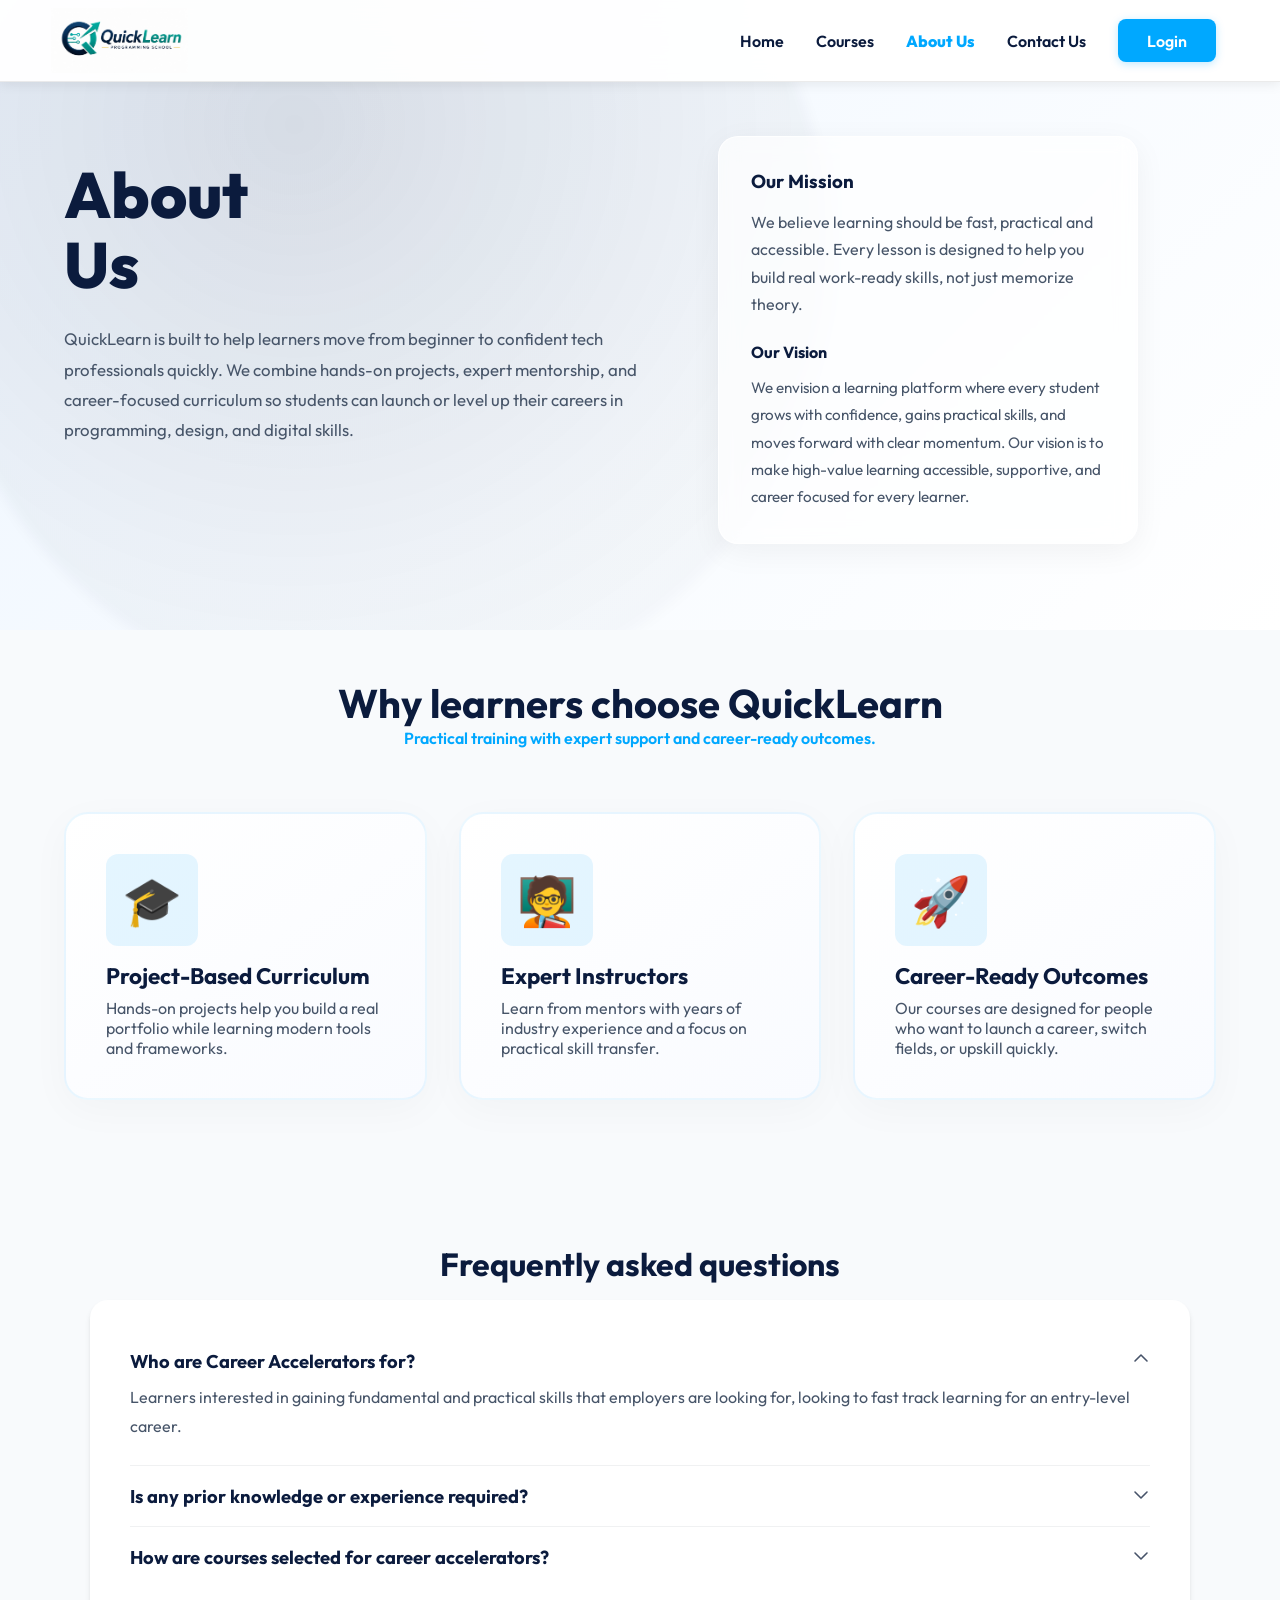
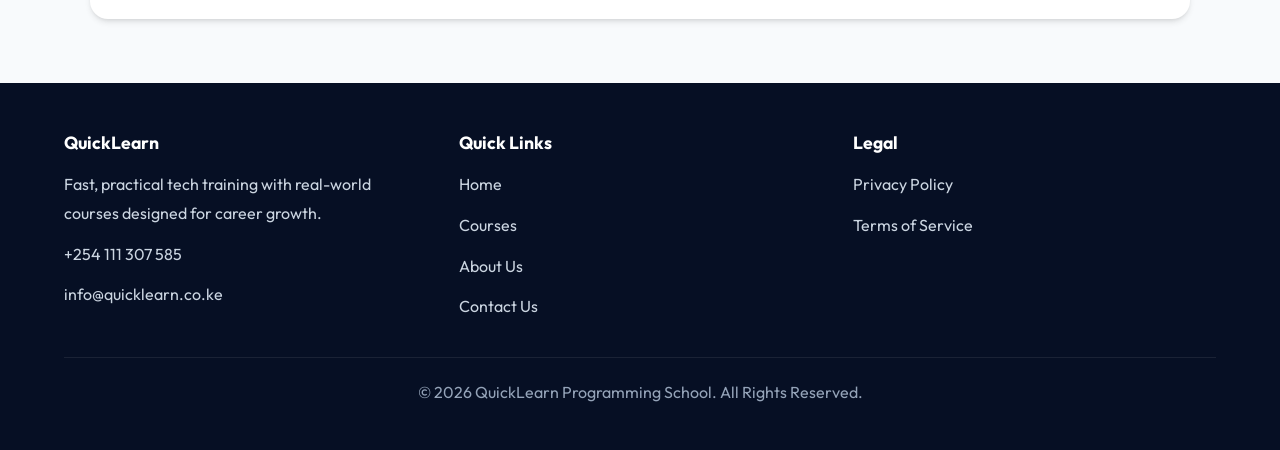
==== static/about.html @ b5767919 "Fix learners count and lessons sync with tutors" ====
<!DOCTYPE html>
<html lang="en">
<head>
    <meta charset="UTF-8">
    <meta name="viewport" content="width=device-width, initial-scale=1.0">
    <title>About Us | QuickLearn Programming School</title>
    <link rel="preconnect" href="https://fonts.googleapis.com">
    <link rel="preconnect" href="https://fonts.gstatic.com" crossorigin>
    <link href="https://fonts.googleapis.com/css2?family=Outfit:wght@300;400;600;800&display=swap" rel="stylesheet">
    <link rel="stylesheet" href="https://cdnjs.cloudflare.com/ajax/libs/font-awesome/6.0.0/css/all.min.css">
    <link rel="stylesheet" href="/static/css/style.css">
</head>
<body class="about-page">
    <nav class="navbar">
        <a href="/" class="logo-image">
            <img src="/static/images/logo.jpeg" alt="QuickLearn Logo">
        </a>
        <div class="nav-links" id="dynamic-nav">
            <a href="/">Home</a>
            <a href="/courses">Courses</a>
            <a href="/about" class="active">About Us</a>
            <a href="/contact">Contact Us</a>
            <a href="/login" class="btn-auth-nav">Login</a>
        </div>
    </nav>

    <section class="hero" style="min-height: 70vh; padding: 1.5rem 5% 4rem; background: linear-gradient(135deg, #eef6ff 0%, #ffffff 100%);">
        <div class="hero-content" style="max-width: 600px; margin-top: -2.7rem;">
            <h1>About<br>Us</h1>
            <p style="font-size: 1.05rem; color: var(--text-muted); margin-top: 1.2rem; line-height: 1.8;">
                QuickLearn is built to help learners move from beginner to confident tech professionals quickly.
                We combine hands-on projects, expert mentorship, and career-focused curriculum so students can
                launch or level up their careers in programming, design, and digital skills.
            </p>
        </div>
        <div class="hero-image" style="justify-content: center;">
            <div class="glass-card" style="max-width: 420px;">
                <h3 style="color: var(--primary-dark); margin-bottom: 1rem;">Our Mission</h3>
                <p style="color: var(--text-muted); line-height: 1.7;">
                    We believe learning should be fast, practical and accessible. Every lesson is designed to help
                    you build real work-ready skills, not just memorize theory.
                </p>
                <div style="margin-top: 1.5rem; padding: 0; background: transparent;">
                    <h4 style="margin-bottom: 0.75rem; color: var(--primary-dark);">Our Vision</h4>
                    <p style="color: var(--text-muted); line-height: 1.8; font-size: 0.95rem;">
                        We envision a learning platform where every student grows with confidence, gains practical skills,
                        and moves forward with clear momentum. Our vision is to make high-value learning accessible,
                        supportive, and career focused for every learner.
                    </p>
                </div>
            </div>
        </div>
    </section>

    <section class="services-section" style="padding-top: 3rem; background: var(--bg-light);">
        <div class="section-header">
            <h2>Why learners choose QuickLearn</h2>
            <p>Practical training with expert support and career-ready outcomes.</p>
        </div>
        <div class="services-grid">
            <div class="service-card">
                <div class="icon">🎓</div>
                <h3>Project-Based Curriculum</h3>
                <p>Hands-on projects help you build a real portfolio while learning modern tools and frameworks.</p>
            </div>
            <div class="service-card">
                <div class="icon">🧑‍🏫</div>
                <h3>Expert Instructors</h3>
                <p>Learn from mentors with years of industry experience and a focus on practical skill transfer.</p>
            </div>
            <div class="service-card">
                <div class="icon">🚀</div>
                <h3>Career-Ready Outcomes</h3>
                <p>Our courses are designed for people who want to launch a career, switch fields, or upskill quickly.</p>
            </div>
        </div>
    </section>

    <section class="faq-section">
        <div style="text-align:center; margin-bottom: 1rem;">
            <h2 style="font-size: 2rem; margin: 0; color: var(--primary-dark);">Frequently asked questions</h2>
        </div>
        <div class="faq-card">
            <details open>
                <summary>Who are Career Accelerators for?</summary>
                <p>Learners interested in gaining fundamental and practical skills that employers are looking for, looking to fast track learning for an entry-level career.</p>
            </details>
            <details>
                <summary>Is any prior knowledge or experience required?</summary>
                <p>No prior knowledge is required. The program is designed to be accessible to learners of all backgrounds, regardless of previous experience.</p>
            </details>
            <details>
                <summary>How are courses selected for career accelerators?</summary>
                <p>Courses are chosen based on industry demand, employer feedback, and real-world project outcomes to ensure graduates have practical, job-ready skills.</p>
            </details>
        </div>
    </section>

    <footer>
        <div class="footer-grid">
            <div class="footer-brand">
                <h3>QuickLearn</h3>
                <p>Fast, practical tech training with real-world courses designed for career growth.</p>
                <a href="tel:+254111307585">+254 111 307 585</a>
                <a href="mailto:info@quicklearn.co.ke">info@quicklearn.co.ke</a>
            </div>
            <div class="footer-links">
                <h4>Quick Links</h4>
                <a href="/">Home</a>
                <a href="/courses">Courses</a>
                <a href="/about">About Us</a>
                <a href="/contact">Contact Us</a>
            </div>
            <div class="footer-links">
                <h4>Legal</h4>
                <a href="/privacy">Privacy Policy</a>
                <a href="/terms">Terms of Service</a>
            </div>
        </div>
        <div class="footer-bottom">
            <p>&copy; 2026 QuickLearn Programming School. All Rights Reserved.</p>
        </div>
    </footer>

    <script src="/static/js/main.js"></script>
</body>
</html>
---- static/css/style.css ----
:root {
     --primary-dark: #0B1B3D;
    --primary-light: #00A8FF;
    --primary-accent: #6366f1;
    --accent: #FF7A00;
    --success: #22c55e;
    --white: #FFFFFF;
    --bg-light: #F8FAFC;
    --bg-card: #FFFFFF;
    --text-main: #0B1B3D;
    --text-muted: #475569;
    --glass-bg: rgba(255, 255, 255, 0.7);
    --glass-border: rgba(255, 255, 255, 0.4);
    --shadow-sm: 0 1px 2px 0 rgb(0 0 0 / 0.05);
    --shadow-md: 0 4px 6px -1px rgb(0 0 0 / 0.1), 0 2px 4px -2px rgb(0 0 0 / 0.1);
    --shadow-lg: 0 10px 15px -3px rgb(0 0 0 / 0.1), 0 4px 6px -4px rgb(0 0 0 / 0.1);
    --shadow-xl: 0 20px 25px -5px rgb(0 0 0 / 0.1), 0 8px 10px -6px rgb(0 0 0 / 0.1);
}

* {
    margin: 0;
    padding: 0;
    box-sizing: border-box;
    font-family: 'Outfit', sans-serif;
    scroll-behavior: smooth;
}

html {
    /* keep the overscroll area dark to match the footer */
    background-color: #060f24;
    height: 100%;
}

body {
    background-color: var(--bg-light);
    color: var(--text-main);
    overflow-x: hidden;
    padding-top: 90px; /* ensure content sits below fixed navbar */
    min-height: 100vh;
    animation: fadeIn 1s ease-out;
}

/* Page-specific overrides to extend gradient/hero backgrounds to the top (removing seams) */
body.home-page,
body.about-page,
body.contact-page {
    padding-top: 0;
}

body.home-page .hero {
    padding-top: calc(90px + 6rem);
}

body.about-page .hero,
body.contact-page .hero {
    padding-top: calc(90px + 1.5rem) !important;
}

@keyframes fadeIn {
    from { opacity: 0; }
    to { opacity: 1; }
}

@keyframes float {
    0% { transform: translateY(0px) rotate(2deg); }
    50% { transform: translateY(-15px) rotate(3deg); }
    100% { transform: translateY(0px) rotate(2deg); }
}

html {
    scroll-padding-top: 90px;
}

/* Navbar */
.navbar {
    display: flex;
    justify-content: space-between;
    align-items: center;
    padding: 0.5rem 5% 0.5rem 4%;
    min-height: 65px;
    background: rgba(255, 255, 255, 0.95);
    backdrop-filter: blur(15px);
    -webkit-backdrop-filter: blur(15px);
    border-bottom: 1px solid rgba(0, 0, 0, 0.08);
    box-shadow: 0 2px 12px rgba(0, 0, 0, 0.08);
    position: fixed;
    width: 100%;
    top: 0;
    z-index: 1000;
    transition: all 0.3s ease;
    box-sizing: border-box;
}

.logo {
    font-size: 1.4rem;
    font-weight: 800;
    color: var(--primary-dark);
    white-space: nowrap;
    flex-shrink: 0;
    transition: all 0.3s ease;
}

.logo span {
    color: var(--primary-light);
}

.logo-image {
    display: flex;
    align-items: center;
    justify-content: flex-start;
    height: 65px;
    min-width: 340px;
    overflow: hidden;
}

.logo-image img {
    display: block;
    width: auto;
    max-width: 100%;
    height: auto;
    max-height: 55px;
    object-fit: contain;
    transform: scale(2.5);
    transform-origin: center left;
    mix-blend-mode: multiply;
}

.nav-links {
    display: flex;
    align-items: center;
    gap: 2rem;
    flex-wrap: nowrap;
    width: auto;
    margin-left: auto;
}

.nav-links a {
    text-decoration: none;
    color: var(--primary-dark);
    font-weight: 600;
    transition: all 0.3s ease;
    white-space: nowrap;
    font-size: 1rem;
}

.nav-links a:hover {
    color: var(--primary-light);
}

/* Keep link text consistent and highlight active link without hiding/changing text */
.nav-links a:visited {
    color: inherit;
}
.nav-links a:focus {
    outline: none;
}
.nav-links a.active,
.nav-links a[aria-current="page"] {
    color: var(--primary-light);
    font-weight: 800;
}

/* Ensure the auth button stays styled when active */
.nav-links a.btn-auth-nav.active {
    background: var(--primary-light);
    color: white !important;
}

.btn-auth-nav {
    background: var(--primary-light);
    color: white !important;
    padding: 0.7rem 1.8rem;
    border-radius: 8px;
    box-shadow: 0 2px 8px rgba(0, 168, 255, 0.25);
    font-weight: 700;
    white-space: nowrap;
    flex-shrink: 0;
}

.btn-auth-nav:hover {
    background: var(--primary-dark);
    transform: translateY(-2px);
    box-shadow: 0 6px 15px rgba(0, 168, 255, 0.3);
}

.btn-whatsapp-nav {
    background: #25D366;
    color: white !important;
    padding: 0.6rem 1.2rem;
    border-radius: 50px;
}

.btn-whatsapp-nav:hover {
    background: #128C7E;
    color: white !important;
    box-shadow: 0 4px 10px rgba(37, 211, 102, 0.3);
}

/* New Premium Course Cards */
.container {
    max-width: 1200px;
    margin: 0 auto;
    padding: 0 4%;
}

.courses-page {
    padding: 30px 0 3.5rem;
}

.courses-header {
    margin-bottom: 1.4rem;
    max-width: 720px;
}

.courses-header h1 {
    font-size: clamp(2rem, 4vw, 2.8rem);
    margin-bottom: 0.65rem;
    font-weight: 800;
    line-height: 1.05;
}

.courses-header p {
    color: var(--text-muted);
    font-size: 1rem;
    margin: 0;
    max-width: 640px;
}

.course-grid {
    display: grid;
    grid-template-columns: repeat(auto-fill, minmax(260px, 1fr));
    gap: 1rem 1.4rem;
    row-gap: 1.6rem;
    padding: 0.75rem 0 1.75rem 0;
}

.loading-state {
    text-align: center;
    grid-column: 1 / -1;
    padding: 2rem 1rem;
    color: var(--text-muted);
}

.loading-state i {
    font-size: 1.85rem;
    color: var(--primary-light);
}

.udemy-card {
    background: linear-gradient(180deg, rgba(255,255,255,0.96), rgba(245,247,250,0.96));
    border-radius: 20px;
    overflow: hidden;
    transition: transform 0.3s ease, box-shadow 0.3s ease, border-color 0.3s ease;
    border: 1px solid rgba(148, 163, 184, 0.22);
    box-shadow: 0 12px 32px rgba(15, 23, 42, 0.10);
    cursor: pointer;
    display: flex;
    flex-direction: column;
    min-height: 340px;
    position: relative;
}

.udemy-card:hover {
    transform: translateY(-4px);
    box-shadow: 0 18px 40px rgba(15, 23, 42, 0.14);
    border-color: rgba(99, 102, 241, 0.35);
}

.card-img-wrapper {
    width: 100%;
    height: 160px;
    margin-bottom: 0;
    position: relative;
}

.card-img-wrapper::after {
    content: '';
    position: absolute;
    inset: 0;
    background: linear-gradient(180deg, rgba(15, 23, 42, 0.03), rgba(15, 23, 42, 0.18));
    pointer-events: none;
}

.card-img {
    width: 100%;
    height: 100%;
    object-fit: cover;
    display: block;
}

.card-content {
    padding: 0.9rem 1rem 0.55rem;
    flex: 1;
    display: flex;
    flex-direction: column;
}

.card-title {
    font-size: 1.05rem;
    font-weight: 800;
    color: #0f172a;
    margin-bottom: 0.55rem;
    line-height: 1.25;
}

.card-tags {
    display: flex;
    flex-wrap: wrap;
    gap: 0.5rem;
    margin-bottom: 1rem;
}

.tag {
    padding: 0.32rem 0.65rem;
    border-radius: 999px;
    font-size: 0.73rem;
    font-weight: 700;
    color: #334155;
    background: #f8fafc;
    border: 1px solid rgba(148, 163, 184, 0.18);
    display: inline-flex;
    align-items: center;
    gap: 0.22rem;
}

.tag.rating {
    color: #92400e;
    background: rgba(253, 230, 138, 0.35);
    border-color: rgba(245, 158, 11, 0.25);
}

.tag i {
    font-size: 0.72rem;
    color: #d97706;
}

.card-footer {
    padding: 0 1rem 0.85rem;
    display: flex;
    align-items: center;
    justify-content: space-between;
    gap: 0.75rem;
    margin-top: auto;
}

.price-tag {
    font-size: 1rem;
    font-weight: 800;
    color: #111827;
}

.btn-enroll-premium {
    background: linear-gradient(135deg, var(--primary-dark), var(--primary-light));
    color: white;
    padding: 0.55rem 0.95rem;
    border-radius: 999px;
    font-weight: 800;
    border: none;
    transition: transform 0.25s ease, box-shadow 0.25s ease, background 0.25s ease;
    cursor: pointer;
    font-size: 0.82rem;
    white-space: nowrap;
}

.btn-enroll-premium:hover {
    transform: translateY(-1px);
    box-shadow: 0 12px 24px rgba(0, 168, 255, 0.18);
    background: linear-gradient(135deg, #0b172f, #00a8ff);
}

.btn-enrolled-premium {
    background: #e2e8f0;
    color: #0f172a;
    padding: 0.55rem 0.95rem;
    border-radius: 999px;
    font-weight: 800;
    border: 1px solid rgba(148, 163, 184, 0.4);
    cursor: default;
}

.btn-enrolled-premium:hover {
    transform: none;
    box-shadow: none;
    background: #dbeafe;
}

.course-detail-modal {
    position: fixed;
    inset: 0;
    display: none;
    align-items: center;
    justify-content: center;
    background: rgba(15, 23, 42, 0.72);
    z-index: 2000;
    padding: 1.5rem;
}

.course-detail-modal.active {
    display: flex;
}

.course-detail-panel {
    width: min(980px, 100%);
    max-height: min(92vh, 860px);
    overflow-y: auto;
    background: #ffffff;
    border-radius: 28px;
    box-shadow: var(--shadow-xl);
    padding: 1.5rem;
    position: relative;
}

.course-detail-close {
    position: absolute;
    right: 1rem;
    top: 1rem;
    width: 40px;
    height: 40px;
    border: none;
    border-radius: 999px;
    background: rgba(15, 23, 42, 0.08);
    color: #0f172a;
    font-size: 1.25rem;
    cursor: pointer;
}

.course-detail-header {
    display: grid;
    grid-template-columns: 280px 1fr;
    gap: 1.5rem;
    align-items: start;
    margin-bottom: 1.5rem;
}

.course-detail-img {
    width: 100%;
    height: 100%;
    object-fit: cover;
    border-radius: 22px;
}

.course-detail-meta {
    display: flex;
    flex-direction: column;
    gap: 0.6rem;
}

.course-detail-category {
    display: inline-flex;
    padding: 0.45rem 0.85rem;
    border-radius: 999px;
    color: #475569;
    background: #f8fafc;
    border: 1px solid rgba(148, 163, 184, 0.18);
    font-weight: 700;
    width: fit-content;
}

.course-detail-title {
    font-size: clamp(1.9rem, 2.5vw, 2.4rem);
    line-height: 1.1;
    margin: 0;
}

.course-detail-instructor {
    color: var(--text-muted);
    font-weight: 600;
}

.course-detail-rating {
    color: #0f172a;
    font-weight: 800;
    display: inline-flex;
    align-items: center;
    gap: 0.45rem;
}

.course-detail-description {
    color: var(--text-muted);
    line-height: 1.8;
    margin-bottom: 1.5rem;
}

.course-detail-footer {
    display: flex;
    flex-wrap: wrap;
    justify-content: space-between;
    gap: 1rem;
    align-items: center;
}

.course-detail-price {
    font-size: 1.6rem;
    font-weight: 900;
    color: var(--primary-dark);
}

@media (max-width: 820px) {
    .course-detail-header {
        grid-template-columns: 1fr;
    }
}

/* Dashboard Styles */
.dashboard-container {
    padding-top: 30px;
    max-width: 1200px;
    margin: 0 auto;
    padding-left: 5%;
    padding-right: 5%;
}

.dashboard-header {
    display: flex;
    justify-content: space-between;
    align-items: flex-end;
    margin-bottom: 1.5rem;
}

.dashboard-header h1 {
    margin-top: 0;
}

.stats-grid {
    display: grid;
    grid-template-columns: repeat(auto-fit, minmax(200px, 1fr));
    gap: 1.5rem;
    margin-bottom: 3rem;
}

.stat-card {
    background: white;
    padding: 1.5rem;
    border-radius: 20px;
    box-shadow: var(--shadow-md);
    border: 1px solid rgba(0,0,0,0.05);
}

.stat-card h4 {
    color: var(--text-muted);
    font-size: 0.9rem;
    margin-bottom: 0.5rem;
}

.stat-card .value {
    font-size: 2rem;
    font-weight: 800;
    color: var(--primary-dark);
}

/* Hero Section */
.hero {
    display: flex;
    align-items: center;
    justify-content: space-between;
    min-height: 100vh;
    padding: 6rem 5% 2rem;
    background: linear-gradient(135deg, var(--bg-light) 0%, #E0EAF5 100%);
    position: relative;
    overflow: hidden;
}

.hero::before {
    content: '';
    position: absolute;
    top: -30%;
    left: -5%;
    width: 70vw;
    height: 70vw;
    background: radial-gradient(circle at 40% 35%, rgba(15,23,42,0.12) 0%, rgba(15,23,42,0.08) 28%, rgba(15,23,42,0.04) 56%, rgba(15,23,42,0) 100%);
    border-radius: 50%;
    opacity: 1;
    z-index: 0;
    pointer-events: none;
    filter: blur(6px);
}

.hero-content {
    flex: 1;
    z-index: 1;
    max-width: 44rem;
    overflow-wrap: break-word;
    word-break: break-word;
}

.contact-hero .hero-content {
    max-width: 42rem;
}

/* Raise the left hero content to better align with mockup */
.hero-content {
    position: relative;
    top: 0;
}

.home-hero-content {
    top: -1.5rem;
}

.hero-content h1 {
    font-size: 4rem;
    font-weight: 800;
    line-height: 1.1;
    color: var(--primary-dark);
    margin-bottom: 1.5rem;
}

.hero-content p {
    font-size: 1rem;
    line-height: 1.7;
    max-width: 42rem;
}

.highlight {
    color: var(--primary-light);
}

.hero-content p {
    font-size: 1.2rem;
    color: var(--text-muted);
    margin-bottom: 2rem;
    max-width: 650px;
}

.hero-buttons {
    display: flex;
    gap: 1rem;
}

.btn {
    display: inline-flex;
    align-items: center;
    justify-content: center;
    gap: 0.5rem;
    padding: 0.8rem 1.8rem;
    border-radius: 50px;
    font-weight: 600;
    text-decoration: none;
    transition: all 0.3s ease;
    border: none;
    cursor: pointer;
    font-size: 1rem;
    color: var(--white);
}

button,
.btn,
.btn-auth,
.btn-enroll-premium,
.btn-enrolled-premium,
.btn-whatsapp-large,
.btn-whatsapp-nav {
    color: white !important;
}

.btn-primary {
    background: var(--primary-dark);
    color: var(--white);
    box-shadow: 0 4px 15px rgba(11, 27, 61, 0.2);
}

.btn-primary:hover {
    background: var(--primary-light);
    transform: translateY(-2px);
    box-shadow: 0 6px 20px rgba(0, 168, 255, 0.3);
    color: var(--white);
}

.btn-secondary {
    background: var(--accent);
    color: var(--white);
}

.btn-secondary:hover {
    background: #e66e00;
    transform: translateY(-2px);
    box-shadow: 0 6px 20px rgba(255, 122, 0, 0.3);
    color: var(--white);
}

.hero-image {
    flex: 1;
    display: flex;
    justify-content: flex-end;
    align-items: center;
    position: relative;
    z-index: 1;
}

.glass-card {
    background: rgba(255, 255, 255, 0.7);
    backdrop-filter: blur(10px);
    -webkit-backdrop-filter: blur(10px);
    border: 1px solid rgba(255, 255, 255, 0.8);
    border-radius: 20px;
    padding: 2rem;
    box-shadow: 0 8px 32px rgba(0, 0, 0, 0.05);
}

.mockup-card {
    width: 340px;
    height: 400px;
    display: flex;
    flex-direction: column;
    justify-content: center;
    align-items: center;
    text-align: center;
    background: linear-gradient(135deg, var(--primary-light), var(--primary-dark));
    color: white;
    position: relative;
    top: -3rem; /* raise the mockup visually on larger screens */
    transform: rotate(2deg);
    transition: transform 0.5s cubic-bezier(0.175, 0.885, 0.32, 1.275);
    animation: float 6s ease-in-out infinite;
}

.mockup-card h3 {
    font-size: 2rem;
    margin-bottom: 1rem;
}

.mockup-card:hover {
    transform: rotate(0deg) scale(1.05);
}

.mockup-card.code-mockup {
    background: #1e1e1e;
    text-align: left;
    align-items: flex-start;
    justify-content: flex-start;
    padding: 1.5rem;
    box-shadow: 0 15px 35px rgba(0,0,0,0.3);
    border: 1px solid #333;
}

.window-controls {
    display: flex;
    gap: 8px;
    margin-bottom: 1.5rem;
    width: 100%;
}

.window-controls .dot {
    width: 12px;
    height: 12px;
    border-radius: 50%;
}

.dot.red { background: #ff5f56; }
.dot.yellow { background: #ffbd2e; }
.dot.green { background: #27c93f; }

.code-content {
    font-family: 'Consolas', 'Courier New', Courier, monospace;
    font-size: 1.1rem;
    line-height: 1.6;
    width: 100%;
    overflow: hidden;
    color: #ffffff;
    font-weight: bold;
    letter-spacing: 0.5px;
    text-shadow: 0 0 5px rgba(255,255,255,0.2);
}

.code-content pre {
    margin: 0;
    white-space: pre-wrap;
}

.code-content .keyword { color: #00ff00; text-shadow: 0 0 8px rgba(0,255,0,0.4); }
.code-content .function-name { color: #00bfff; text-shadow: 0 0 8px rgba(0,191,255,0.4); }
.code-content .variable { color: #ff3333; text-shadow: 0 0 8px rgba(255,51,51,0.4); }
.code-content .string { color: #ffff00; text-shadow: 0 0 8px rgba(255,255,0,0.4); }
.code-content .method { color: #ff9900; text-shadow: 0 0 8px rgba(255,153,0,0.4); }
.code-content .number { color: #ff9900; text-shadow: 0 0 8px rgba(255,153,0,0.4); }

/* Services */
.services-section {
    padding: 5rem 5%;
    background: var(--white);
}

/* FAQ Section */
.faq-section {
    padding: 4rem 5%;
    background: var(--bg-light);
}

.faq-card {
    background: var(--white);
    border-radius: 18px;
    padding: 2rem 2.5rem;
    box-shadow: var(--shadow-md);
    max-width: 1100px;
    margin: 0 auto;
}

.faq-card details {
    border-bottom: 1px solid rgba(15, 23, 42, 0.06);
    padding: 1.15rem 0;
}

.faq-card details:last-child {
    border-bottom: none;
}

.faq-card summary {
    list-style: none;
    cursor: pointer;
    font-weight: 700;
    font-size: 1.15rem;
    color: var(--primary-dark);
    outline: none;
}

.faq-card summary::-webkit-details-marker { display: none; }

.faq-card summary::after {
    content: '';
    display: inline-block;
    width: 18px;
    height: 18px;
    float: right;
    transition: transform 0.2s ease;
    background-repeat: no-repeat;
    background-position: center;
    background-image: url("data:image/svg+xml;utf8,<svg xmlns='http://www.w3.org/2000/svg' width='18' height='18'><path d='M3 7 L9 13 L15 7' stroke='%23475369' stroke-width='1.6' fill='none' stroke-linecap='round' stroke-linejoin='round'/></svg>");
}

.faq-card details[open] summary::after {
    transform: rotate(180deg);
}

.faq-card p {
    color: var(--text-muted);
    margin: 0.6rem 0 0.4rem 0;
    line-height: 1.8;
}

@media (max-width: 768px) {
    .faq-card { padding: 1.25rem; }
    .faq-card summary { font-size: 1.05rem; }
}

.section-header {
    text-align: center;
    margin-bottom: 4rem;
}

.section-header h2 {
    font-size: 2.5rem;
    color: var(--primary-dark);
}

.section-header p {
    color: var(--primary-light);
    font-weight: 600;
}

.services-grid {
    display: grid;
    grid-template-columns: repeat(auto-fit, minmax(280px, 1fr));
    gap: 2rem;
}

.service-card {
    background: #ffffff;
    border-radius: 24px;
    padding: 2.5rem;
    text-align: left;
    transition: all 0.4s cubic-bezier(0.165, 0.84, 0.44, 1);
    border: 2px solid rgba(0, 168, 255, 0.08);
    box-shadow: 0 10px 40px rgba(0,0,0,0.03);
    position: relative;
    overflow: hidden;
    background: linear-gradient(145deg, #ffffff 0%, #f9fbff 100%);
}


.service-card:hover {
    border-color: var(--primary-light);
    box-shadow: 0 20px 50px rgba(0, 168, 255, 0.12);
    transform: translateY(-12px);
    background: #ffffff;
}


.service-card .icon {
    font-size: 3rem;
    margin-bottom: 1rem;
    display: inline-block;
    padding: 1rem;
    background: rgba(0, 168, 255, 0.1);
    border-radius: 12px;
}

.service-card h3 {
    color: var(--primary-dark);
    margin-bottom: 0.5rem;
    font-size: 1.4rem;
}

.service-card p {
    color: var(--text-muted);
}

/* Roadmap Section */
.roadmap-section {
    padding: 5rem 5%;
    background: var(--bg-light);
}

.roadmap-container {
    max-width: 1000px;
    margin: 0 auto;
    background: var(--white);
    padding: 2rem;
    border-radius: 30px;
    box-shadow: 0 20px 60px rgba(0, 0, 0, 0.05);
    border: 1px solid rgba(0, 168, 255, 0.1);
    overflow: hidden;
    display: flex;
    justify-content: center;
    align-items: center;
}

.roadmap-img {
    width: 100%;
    height: auto;
    border-radius: 15px;
    transition: transform 0.5s ease;
}

.roadmap-img:hover {
    transform: scale(1.02);
}

/* Contact Section */
.contact-section {
    padding: 5rem 5%;
    background: linear-gradient(135deg, #eff5ff 0%, #ffffff 100%);
    color: var(--text-main);
}

.contact-container {
    display: grid;
    grid-template-columns: repeat(2, minmax(0, 1fr));
    gap: 2.5rem;
    align-items: stretch;
}

.contact-info {
    background: white;
    border-radius: 30px;
    box-shadow: var(--shadow-lg);
    padding: 2.5rem;
    min-width: 300px;
    color: var(--text-main);
}

.contact-info h2 {
    font-size: clamp(2rem, 2.6vw, 2.6rem);
    margin-bottom: 1rem;
    color: var(--primary-dark);
}

.contact-info p {
    color: var(--text-muted);
    margin-bottom: 2rem;
    line-height: 1.8;
}

.contact-info .contact-highlight {
    display: grid;
    gap: 1rem;
    margin-top: 1.5rem;
}

.contact-info .contact-card {
    background: linear-gradient(135deg, rgba(0, 168, 255, 0.12), rgba(99, 102, 241, 0.08));
    border: 1px solid rgba(0, 168, 255, 0.15);
    border-radius: 22px;
    padding: 1.5rem;
}

.contact-info .contact-card strong {
    display: block;
    margin-bottom: 0.5rem;
    color: var(--primary-dark);
}

.contact-info .contact-card a {
    color: var(--primary-dark);
    text-decoration: none;
}

.btn-whatsapp-large {
    background: var(--accent);
    color: white;
    font-size: 1.1rem;
    padding: 1rem 2rem;
    display: inline-flex;
    align-items: center;
    gap: 0.75rem;
    border-radius: 999px;
    box-shadow: 0 12px 30px rgba(255, 122, 0, 0.18);
}

.btn-whatsapp-large:hover {
    background: #e66e00;
}

.contact-form-wrapper {
    background: linear-gradient(180deg, rgba(255,255,255,0.95), rgba(235,243,255,0.95));
    border-radius: 30px;
    padding: 2.5rem;
    box-shadow: var(--shadow-xl);
    min-width: 300px;
}

.contact-form-wrapper h3 {
    margin-bottom: 1.5rem;
    font-size: 2rem;
    color: var(--primary-dark);
}

.form-group label {
    display: block;
    margin-bottom: 0.5rem;
    font-size: 0.95rem;
    color: var(--text-muted);
}

.form-group input,
.form-group textarea {
    width: 100%;
    padding: 1rem;
    border-radius: 16px;
    border: 1px solid rgba(99, 102, 241, 0.25);
    background: rgba(255, 255, 255, 0.95);
    color: var(--text-main);
    font-family: inherit;
}

.form-group input::placeholder,
.form-group textarea::placeholder {
    color: rgba(71, 85, 105, 0.5);
}

.btn-submit {
    width: 100%;
    background: var(--primary-dark);
    color: var(--white);
    border-radius: 999px;
    padding: 1rem 0;
    font-weight: 700;
    box-shadow: 0 16px 35px rgba(11, 27, 61, 0.15);
}

.btn-submit:hover {
    background: var(--primary-light);
}

@media (max-width: 900px) {
    .contact-container {
        grid-template-columns: 1fr;
    }
}

.form-group {
    margin-bottom: 1.5rem;
}

.form-group label {
    display: block;
    margin-bottom: 0.5rem;
    font-size: 0.9rem;
    color: #b0c4de;
}

.form-group input, .form-group textarea {
    width: 100%;
    padding: 0.8rem;
    border-radius: 8px;
    border: 1px solid rgba(255, 255, 255, 0.2);
    background: rgba(255, 255, 255, 0.1);
    color: var(--white);
    font-family: inherit;
}

.form-group input::placeholder, .form-group textarea::placeholder {
    color: rgba(71, 85, 105, 0.65);
}

.auth-card .form-group input::placeholder {
    color: rgba(71, 85, 105, 0.65);
}

/* Nudge the auth/signup card down slightly (0.5 points) */
.auth-card {
    transform: translateY(0.5pt);
}

.contact-form-wrapper .form-group label {
    color: var(--primary-dark);
}

.contact-form-wrapper .form-group input,
.contact-form-wrapper .form-group textarea {
    border: 1px solid rgba(99, 102, 241, 0.25);
    background: rgba(255, 255, 255, 0.95);
    color: var(--text-main);
}

.contact-form-wrapper .form-group input::placeholder,
.contact-form-wrapper .form-group textarea::placeholder {
    color: rgba(71, 85, 105, 0.65);
}

.form-group input:focus, .form-group textarea:focus {
    outline: none;
    border-color: var(--primary-light);
    background: rgba(255, 255, 255, 0.15);
}

.btn-submit {
    width: 100%;
    background: var(--primary-light);
    color: var(--white);
}

.btn-submit:hover {
    background: #0088cc;
}

/* Footer */
footer {
    background: #060f24;
    color: #b0c4de;
    padding: 3rem 5%;
}

.footer-grid {
    display: grid;
    grid-template-columns: repeat(auto-fit, minmax(200px, 1fr));
    gap: 2rem;
    max-width: 1200px;
    margin: 0 auto 1.5rem;
    text-align: left;
}

.footer-brand h3,
.footer-links h4 {
    color: white;
    margin-bottom: 1rem;
    font-size: 1.1rem;
}

.footer-brand p,
.footer-links a,
.footer-brand a {
    color: #cbd5e1;
    line-height: 1.8;
    display: block;
    margin-bottom: 0.75rem;
    text-decoration: none;
}

.footer-links a:hover,
.footer-brand a:hover {
    color: white;
}

.footer-bottom {
    text-align: center;
    color: #94a3b8;
    border-top: 1px solid rgba(255,255,255,0.08);
    padding-top: 1.5rem;
}

/* Floating WhatsApp */
.floating-whatsapp {
    position: fixed;
    bottom: 30px;
    right: 20px;
    width: 60px;
    height: 60px;
    background-color: #25d366;
    border-radius: 50%;
    display: flex;
    justify-content: center;
    align-items: center;
    box-shadow: 0 4px 15px rgba(37, 211, 102, 0.4);
    z-index: 1000;
    transition: transform 0.3s ease;
    text-decoration: none;
}

.floating-whatsapp:hover {
    transform: scale(1.1);
}

.hidden {
    display: none;
}

.success-msg {
    margin-top: 1rem;
    padding: 1rem;
    background: rgba(37, 211, 102, 0.2);
    color: #25d366;
    border-radius: 8px;
    border: 1px solid #25d366;
    text-align: center;
}

/* Tutor Cards */
.tutors-grid {
    display: grid;
    grid-template-columns: repeat(auto-fit, minmax(280px, 1fr));
    gap: 2.5rem;
    margin-bottom: 4rem;
}

.tutor-card {
    perspective: 1000px;
    cursor: pointer;
    border-radius: 24px;
    position: relative;
    overflow: hidden;
    transition: all 0.4s cubic-bezier(0.165, 0.84, 0.44, 1);
    background: #ffffff;
    box-shadow: 0 10px 30px rgba(0,0,0,0.05);
    border: 1px solid rgba(0, 0, 0, 0.05);
}

.tutor-card:hover {
    box-shadow: 0 20px 40px rgba(0, 0, 0, 0.12);
}

.tutor-card-wrapper {
    position: relative;
    width: 100%;
    display: flex;
    flex-direction: column;
    height: 100%;
}

.tutor-img-container {
    width: 100%;
    height: 280px;
    overflow: hidden;
    position: relative;
}

.tutor-img {
    width: 100%;
    height: 100%;
    object-fit: cover;
    object-position: top center;
    transition: transform 0.6s cubic-bezier(0.165, 0.84, 0.44, 1);
}

.tutor-card:hover .tutor-img {
    transform: scale(1.08);
}

.tutor-badge {
    position: absolute;
    top: 1rem;
    left: 1rem;
    width: 45px;
    height: 45px;
    background: rgba(255, 255, 255, 0.85);
    backdrop-filter: blur(8px);
    border-radius: 12px;
    display: flex;
    align-items: center;
    justify-content: center;
    font-size: 1.2rem;
    color: var(--primary-dark);
    z-index: 2;
    box-shadow: 0 4px 15px rgba(0,0,0,0.1);
}

.tutor-info {
    padding: 1.5rem;
    background: white;
    display: flex;
    flex-direction: column;
    gap: 0.5rem;
    flex-grow: 1;
}

.tutor-role {
    font-size: 0.9rem;
    color: var(--primary-light);
    text-transform: uppercase;
    letter-spacing: 1px;
    font-weight: 700;
    margin: 0;
}

.tutor-name {
    font-size: 1.4rem;
    font-weight: 800;
    color: var(--primary-dark);
    margin: 0;
}

.tutor-stats {
    display: flex;
    gap: 1rem;
    margin-top: 1rem;
    padding-top: 1rem;
    border-top: 1px solid rgba(0,0,0,0.06);
}

.tutor-stats .stat {
    display: flex;
    align-items: center;
    gap: 0.5rem;
    color: var(--text-muted);
    font-size: 0.95rem;
    font-weight: 600;
}

.tutor-stats .stat i {
    color: var(--accent);
}

@media (max-width: 768px) {
    .navbar {
        padding: 1rem 3%;
    }

    body {
        padding-top: 80px;
    }

    .nav-links {
        gap: 1rem;
    }

    .nav-links a {
        font-size: 0.95rem;
    }

    .btn-auth-nav {
        padding: 0.6rem 1.2rem;
        font-size: 0.95rem;
    }

    .hero {
        flex-direction: column;
        text-align: center;
        padding-top: 8rem;
        padding-bottom: 4rem;
    }
    
    .hero-content h1 {
        font-size: 2.6rem;
        margin-bottom: 1rem;
    }

    /* cancel desktop raise on smaller screens */
    .hero-content {
        top: 0;
    }

    .hero-content p {
        font-size: 1.1rem;
        margin-bottom: 1.5rem;
    }
    
    .hero-buttons {
        flex-direction: column;
        align-items: stretch;
        gap: 0.8rem;
        margin-bottom: 3rem;
        width: 100%;
        max-width: 300px;
        margin-left: auto;
        margin-right: auto;
    }

    .btn {
        width: 100%;
    }
    
    .services-section {
        padding: 3rem 5%;
    }

    .services-grid {
        gap: 1.2rem;
    }

    .service-card {
        padding: 1.8rem;
        border-radius: 20px;
    }

    .service-card .icon {
        font-size: 2.2rem;
        padding: 0.8rem;
    }

    .section-header h2 {
        font-size: 2rem;
    }

    .tutors-grid {
        grid-template-columns: 1fr;
    }
    
    .contact-container {
        flex-direction: column;
        gap: 2rem;
    }

    .mockup-card {
        width: 100%;
        max-width: 320px;
        height: auto;
        min-height: 380px;
        transform: rotate(0deg);
        margin-top: 2rem;
        top: 0; /* cancel the desktop raise on smaller screens */
    }
}

@media (max-width: 480px) {
    .navbar {
        padding: 1rem 2%;
    }

    body {
        padding-top: 72px;
    }

    .logo {
        font-size: 1.2rem;
    }

    .nav-links {
        gap: 0.8rem;
    }

    .nav-links a {
        font-size: 0.9rem;
    }

    .btn-auth-nav {
        padding: 0.5rem 1rem;
        font-size: 0.9rem;
    }

    .hero-content h1 {
        font-size: 2.2rem;
    }

    .service-card {
        padding: 1.5rem;
    }

    .section-header {
        margin-bottom: 2.5rem;
    }
}
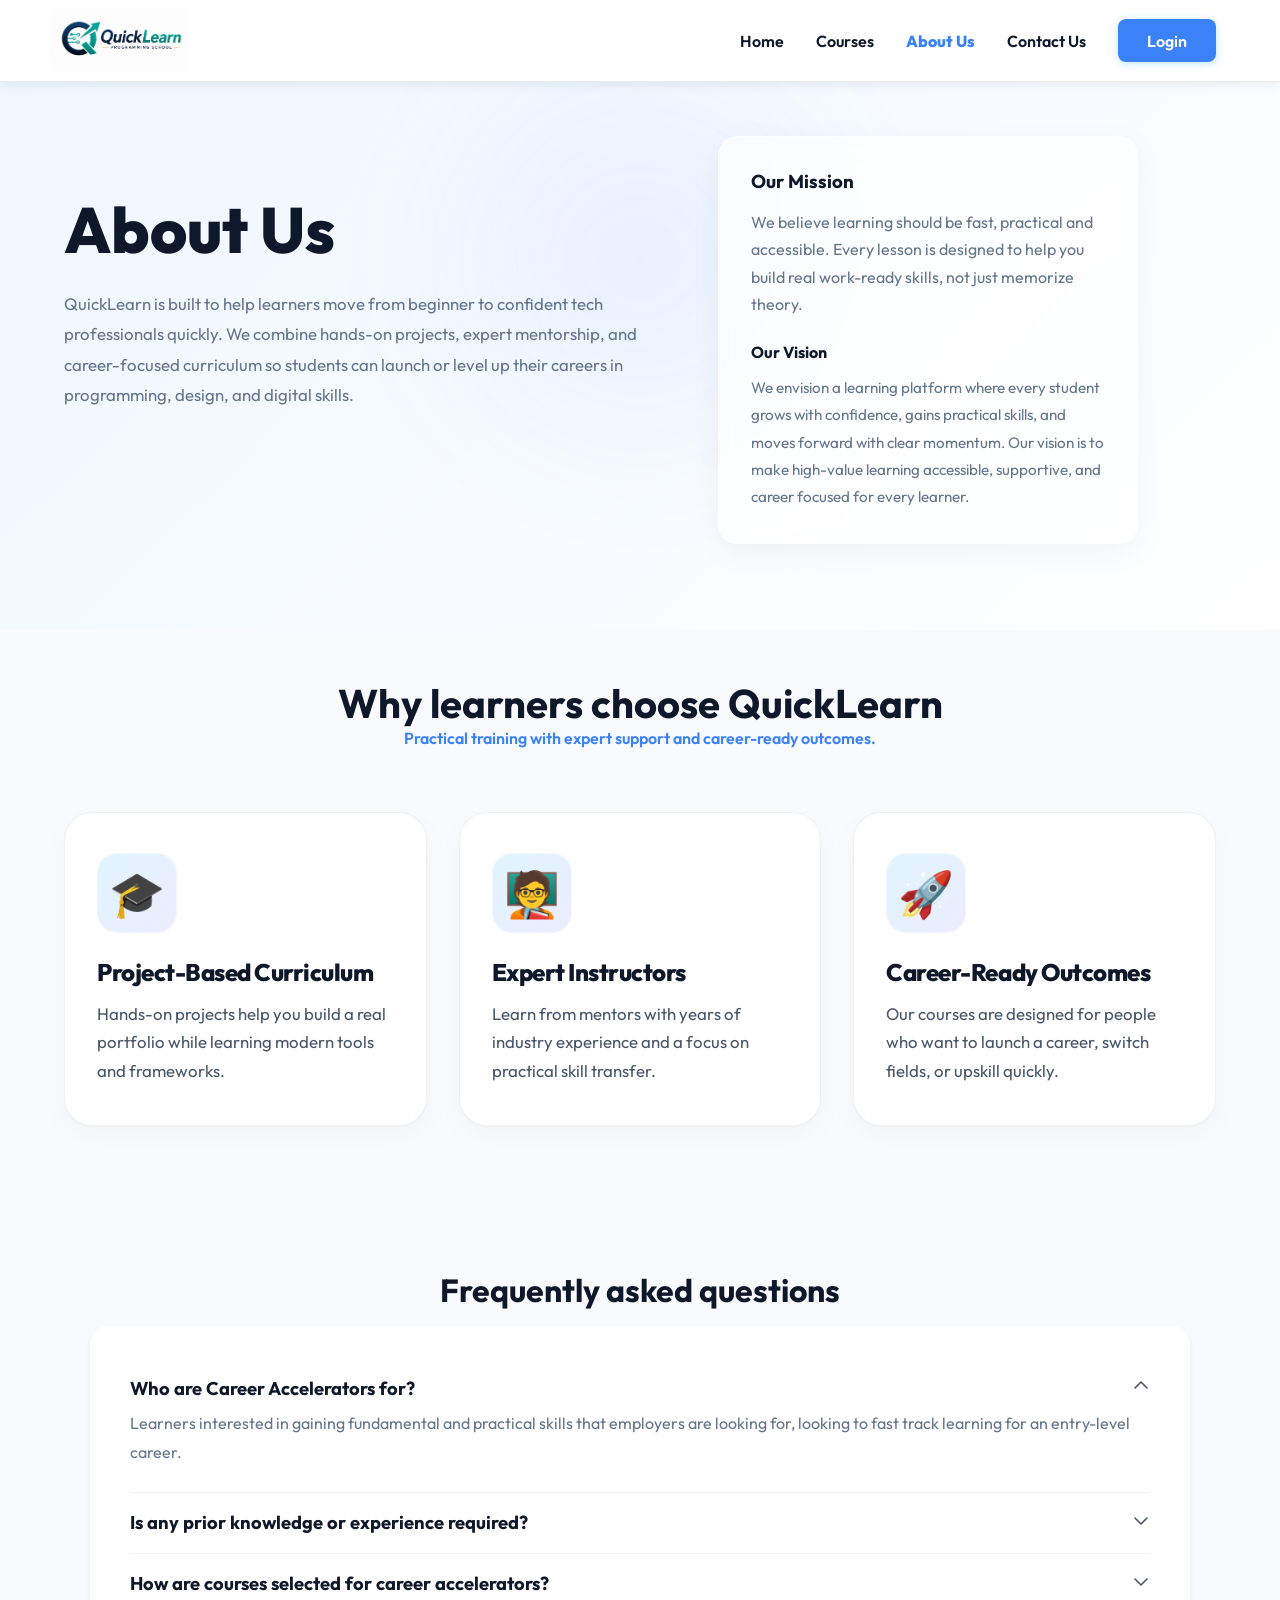
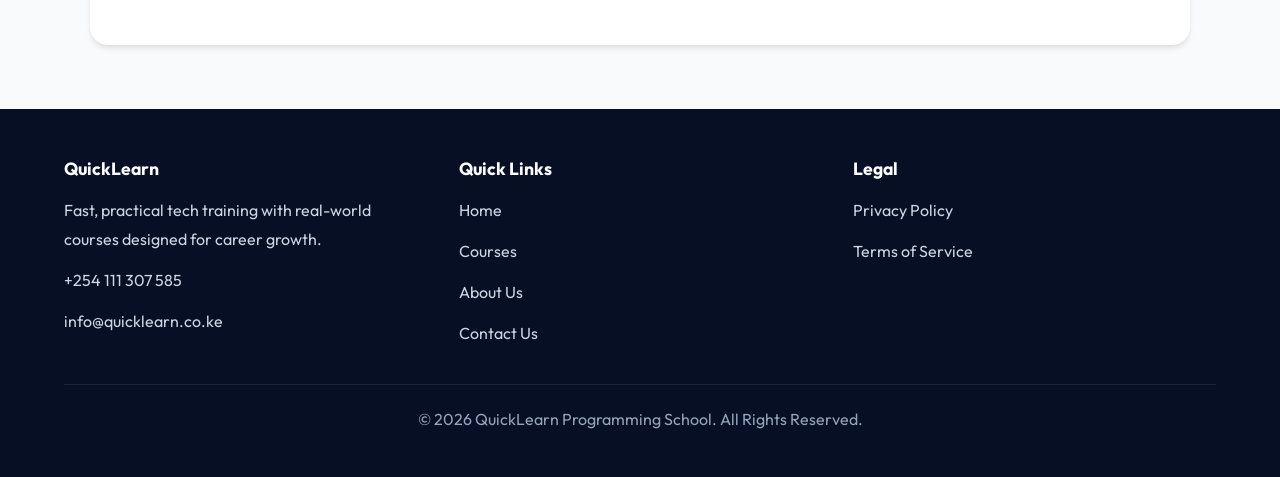
==== commit 8bc21bf7: "fix: change About Us and Contact Us page headings from two lines to one line" ====
--- a/static/about.html
+++ b/static/about.html
@@ -26,7 +26,7 @@
 
     <section class="hero" style="min-height: 70vh; padding: 1.5rem 5% 4rem; background: linear-gradient(135deg, #eef6ff 0%, #ffffff 100%);">
         <div class="hero-content" style="max-width: 600px; margin-top: -2.7rem;">
-            <h1>About<br>Us</h1>
+            <h1>About Us</h1>
             <p style="font-size: 1.05rem; color: var(--text-muted); margin-top: 1.2rem; line-height: 1.8;">
                 QuickLearn is built to help learners move from beginner to confident tech professionals quickly.
                 We combine hands-on projects, expert mentorship, and career-focused curriculum so students can
--- a/static/css/style.css
+++ b/static/css/style.css
@@ -1,20 +1,22 @@
  :root {
-     --primary-dark: #0B1B3D;
-    --primary-light: #00A8FF;
-    --primary-accent: #6366f1;
-    --accent: #FF7A00;
-    --success: #22c55e;
-    --white: #FFFFFF;
-    --bg-light: #F8FAFC;
-    --bg-card: #FFFFFF;
-    --text-main: #0B1B3D;
-    --text-muted: #475569;
-    --glass-bg: rgba(255, 255, 255, 0.7);
-    --glass-border: rgba(255, 255, 255, 0.4);
+    --primary-dark: #0f172a;
+    --primary-light: #3b82f6;
+    --primary-accent: #4f46e5;
+    --accent: #ec4899;
+    --success: #10b981;
+    --white: #ffffff;
+    --bg-light: #f8fafc;
+    --bg-card: #ffffff;
+    --text-main: #0f172a;
+    --text-muted: #64748b;
+    --glass-bg: rgba(255, 255, 255, 0.85);
+    --glass-border: rgba(255, 255, 255, 0.5);
     --shadow-sm: 0 1px 2px 0 rgb(0 0 0 / 0.05);
-    --shadow-md: 0 4px 6px -1px rgb(0 0 0 / 0.1), 0 2px 4px -2px rgb(0 0 0 / 0.1);
-    --shadow-lg: 0 10px 15px -3px rgb(0 0 0 / 0.1), 0 4px 6px -4px rgb(0 0 0 / 0.1);
-    --shadow-xl: 0 20px 25px -5px rgb(0 0 0 / 0.1), 0 8px 10px -6px rgb(0 0 0 / 0.1);
+    --shadow-md: 0 4px 6px -1px rgb(0 0 0 / 0.1), 0 2px 4px -2px rgb(0 0 0 / 0.05);
+    --shadow-lg: 0 10px 15px -3px rgb(0 0 0 / 0.1), 0 4px 6px -4px rgb(0 0 0 / 0.05);
+    --shadow-xl: 0 20px 25px -5px rgb(0 0 0 / 0.1), 0 8px 10px -6px rgb(0 0 0 / 0.05);
+    --glow-primary: 0 0 20px rgba(79, 70, 229, 0.4);
+    --glow-secondary: 0 0 20px rgba(236, 72, 153, 0.4);
 }
 
 * {
@@ -555,7 +557,9 @@
     justify-content: space-between;
     min-height: 100vh;
     padding: 6rem 5% 2rem;
-    background: linear-gradient(135deg, var(--bg-light) 0%, #E0EAF5 100%);
+    background: radial-gradient(circle at top right, rgba(79, 70, 229, 0.1) 0%, transparent 40%),
+                radial-gradient(circle at bottom left, rgba(236, 72, 153, 0.1) 0%, transparent 40%),
+                var(--bg-light);
     position: relative;
     overflow: hidden;
 }
@@ -563,16 +567,21 @@
 .hero::before {
     content: '';
     position: absolute;
-    top: -30%;
-    left: -5%;
-    width: 70vw;
-    height: 70vw;
-    background: radial-gradient(circle at 40% 35%, rgba(15,23,42,0.12) 0%, rgba(15,23,42,0.08) 28%, rgba(15,23,42,0.04) 56%, rgba(15,23,42,0) 100%);
+    top: -20%;
+    left: 20%;
+    width: 60vw;
+    height: 60vw;
+    background: radial-gradient(circle at center, rgba(59, 130, 246, 0.08) 0%, transparent 50%);
     border-radius: 50%;
-    opacity: 1;
     z-index: 0;
     pointer-events: none;
-    filter: blur(6px);
+    filter: blur(40px);
+    animation: pulseGlow 8s ease-in-out infinite alternate;
+}
+
+@keyframes pulseGlow {
+    0% { transform: scale(1); opacity: 0.8; }
+    100% { transform: scale(1.1); opacity: 1; }
 }
 
 .hero-content {
@@ -594,7 +603,7 @@
 }
 
 .home-hero-content {
-    top: -1.5rem;
+    top: -5rem;
 }
 
 .hero-content h1 {
@@ -654,27 +663,28 @@
 }
 
 .btn-primary {
+    background: linear-gradient(135deg, var(--primary-accent), var(--primary-light));
+    color: var(--white);
+    box-shadow: 0 4px 15px rgba(79, 70, 229, 0.3);
+}
+
+.btn-primary:hover {
+    background: linear-gradient(135deg, var(--primary-light), var(--primary-accent));
+    transform: translateY(-3px) scale(1.02);
+    box-shadow: 0 8px 25px rgba(59, 130, 246, 0.4);
+    color: var(--white);
+}
+
+.btn-secondary {
     background: var(--primary-dark);
     color: var(--white);
-    box-shadow: 0 4px 15px rgba(11, 27, 61, 0.2);
-}
-
-.btn-primary:hover {
-    background: var(--primary-light);
-    transform: translateY(-2px);
-    box-shadow: 0 6px 20px rgba(0, 168, 255, 0.3);
-    color: var(--white);
-}
-
-.btn-secondary {
-    background: var(--accent);
-    color: var(--white);
+    box-shadow: 0 4px 15px rgba(15, 23, 42, 0.2);
 }
 
 .btn-secondary:hover {
-    background: #e66e00;
-    transform: translateY(-2px);
-    box-shadow: 0 6px 20px rgba(255, 122, 0, 0.3);
+    background: #1e293b;
+    transform: translateY(-3px) scale(1.02);
+    box-shadow: 0 8px 25px rgba(15, 23, 42, 0.3);
     color: var(--white);
 }
 
@@ -708,9 +718,9 @@
     background: linear-gradient(135deg, var(--primary-light), var(--primary-dark));
     color: white;
     position: relative;
-    top: -3rem; /* raise the mockup visually on larger screens */
-    transform: rotate(2deg);
-    transition: transform 0.5s cubic-bezier(0.175, 0.885, 0.32, 1.275);
+    top: -3rem;
+    transform: perspective(1000px) rotateY(-5deg) rotateX(5deg) rotateZ(2deg);
+    transition: transform 0.5s cubic-bezier(0.175, 0.885, 0.32, 1.275), box-shadow 0.5s ease;
     animation: float 6s ease-in-out infinite;
 }
 
@@ -720,17 +730,19 @@
 }
 
 .mockup-card:hover {
-    transform: rotate(0deg) scale(1.05);
+    transform: perspective(1000px) rotateY(0deg) rotateX(0deg) rotateZ(0deg) scale(1.05);
+    box-shadow: 0 25px 50px rgba(79, 70, 229, 0.25), 0 0 0 1px rgba(255,255,255,0.1);
 }
 
 .mockup-card.code-mockup {
-    background: #1e1e1e;
+    background: rgba(15, 23, 42, 0.95);
+    backdrop-filter: blur(20px);
     text-align: left;
     align-items: flex-start;
     justify-content: flex-start;
     padding: 1.5rem;
-    box-shadow: 0 15px 35px rgba(0,0,0,0.3);
-    border: 1px solid #333;
+    box-shadow: 0 20px 40px rgba(0,0,0,0.4), inset 0 1px 0 rgba(255,255,255,0.1);
+    border: 1px solid rgba(255,255,255,0.05);
 }
 
 .window-controls {
@@ -751,15 +763,14 @@
 .dot.green { background: #27c93f; }
 
 .code-content {
-    font-family: 'Consolas', 'Courier New', Courier, monospace;
-    font-size: 1.1rem;
+    font-family: 'Fira Code', 'Consolas', 'Courier New', monospace;
+    font-size: 1.05rem;
     line-height: 1.6;
     width: 100%;
     overflow: hidden;
-    color: #ffffff;
-    font-weight: bold;
-    letter-spacing: 0.5px;
-    text-shadow: 0 0 5px rgba(255,255,255,0.2);
+    color: #abb2bf;
+    font-weight: 500;
+    letter-spacing: 0.2px;
 }
 
 .code-content pre {
@@ -767,12 +778,12 @@
     white-space: pre-wrap;
 }
 
-.code-content .keyword { color: #00ff00; text-shadow: 0 0 8px rgba(0,255,0,0.4); }
-.code-content .function-name { color: #00bfff; text-shadow: 0 0 8px rgba(0,191,255,0.4); }
-.code-content .variable { color: #ff3333; text-shadow: 0 0 8px rgba(255,51,51,0.4); }
-.code-content .string { color: #ffff00; text-shadow: 0 0 8px rgba(255,255,0,0.4); }
-.code-content .method { color: #ff9900; text-shadow: 0 0 8px rgba(255,153,0,0.4); }
-.code-content .number { color: #ff9900; text-shadow: 0 0 8px rgba(255,153,0,0.4); }
+.code-content .keyword { color: #c678dd; }
+.code-content .function-name { color: #61afef; }
+.code-content .variable { color: #e06c75; }
+.code-content .string { color: #98c379; }
+.code-content .method { color: #56b6c2; }
+.code-content .number { color: #d19a66; }
 
 /* Services */
 .services-section {
@@ -842,6 +853,58 @@
     .faq-card summary { font-size: 1.05rem; }
 }
 
+/* Stats Banner */
+.stats-banner {
+    display: flex;
+    justify-content: center;
+    gap: 2rem;
+    margin-bottom: 5rem;
+    flex-wrap: wrap;
+    position: relative;
+    z-index: 10;
+    margin-top: -8.5rem;
+}
+
+.stat-item {
+    background: rgba(255, 255, 255, 0.95);
+    backdrop-filter: blur(20px);
+    -webkit-backdrop-filter: blur(20px);
+    padding: 2rem 3rem;
+    border-radius: 24px;
+    text-align: center;
+    box-shadow: 0 15px 40px rgba(15, 23, 42, 0.08), 0 4px 12px rgba(15, 23, 42, 0.03);
+    border: 1px solid rgba(255, 255, 255, 1);
+    display: flex;
+    flex-direction: column;
+    align-items: center;
+    gap: 0.5rem;
+    min-width: 240px;
+    transition: transform 0.4s cubic-bezier(0.25, 0.8, 0.25, 1), box-shadow 0.4s ease;
+}
+
+.stat-item:hover {
+    transform: translateY(-8px);
+    box-shadow: 0 25px 50px rgba(15, 23, 42, 0.12), 0 8px 24px rgba(15, 23, 42, 0.06);
+    border-color: rgba(99, 102, 241, 0.15);
+}
+
+.stat-number {
+    font-size: 3rem;
+    font-weight: 900;
+    background: linear-gradient(135deg, var(--primary-dark), var(--primary-accent));
+    -webkit-background-clip: text;
+    -webkit-text-fill-color: transparent;
+    line-height: 1;
+}
+
+.stat-label {
+    font-size: 0.95rem;
+    color: var(--text-muted);
+    font-weight: 700;
+    text-transform: uppercase;
+    letter-spacing: 1.5px;
+}
+
 .section-header {
     text-align: center;
     margin-bottom: 4rem;
@@ -865,43 +928,108 @@
 
 .service-card {
     background: #ffffff;
-    border-radius: 24px;
-    padding: 2.5rem;
+    border-radius: 28px;
+    padding: 2.5rem 2rem;
     text-align: left;
-    transition: all 0.4s cubic-bezier(0.165, 0.84, 0.44, 1);
-    border: 2px solid rgba(0, 168, 255, 0.08);
-    box-shadow: 0 10px 40px rgba(0,0,0,0.03);
+    transition: all 0.5s cubic-bezier(0.25, 0.8, 0.25, 1);
+    border: 1px solid rgba(15, 23, 42, 0.06);
+    box-shadow: 0 10px 30px rgba(15, 23, 42, 0.03), 0 1px 3px rgba(15, 23, 42, 0.02);
     position: relative;
     overflow: hidden;
-    background: linear-gradient(145deg, #ffffff 0%, #f9fbff 100%);
-}
-
+    z-index: 1;
+}
+
+.service-card::before {
+    content: '';
+    position: absolute;
+    top: 0;
+    left: 0;
+    width: 100%;
+    height: 100%;
+    background: linear-gradient(135deg, rgba(99, 102, 241, 0.03) 0%, rgba(0, 168, 255, 0.05) 100%);
+    z-index: -1;
+    opacity: 0;
+    transition: opacity 0.5s ease;
+}
+
+.service-card::after {
+    content: '';
+    position: absolute;
+    top: 0;
+    left: 0;
+    width: 100%;
+    height: 4px;
+    background: linear-gradient(90deg, var(--primary-light), var(--primary-accent));
+    opacity: 0;
+    transition: opacity 0.4s ease, transform 0.4s ease;
+    transform: scaleX(0);
+    transform-origin: left;
+}
 
 .service-card:hover {
-    border-color: var(--primary-light);
-    box-shadow: 0 20px 50px rgba(0, 168, 255, 0.12);
-    transform: translateY(-12px);
-    background: #ffffff;
-}
-
+    transform: translateY(-8px);
+    box-shadow: 0 25px 50px rgba(15, 23, 42, 0.08), 0 4px 12px rgba(15, 23, 42, 0.04);
+    border-color: rgba(99, 102, 241, 0.15);
+}
+
+.service-card:hover::before {
+    opacity: 1;
+}
+
+.service-card:hover::after {
+    opacity: 1;
+    transform: scaleX(1);
+}
 
 .service-card .icon {
-    font-size: 3rem;
-    margin-bottom: 1rem;
-    display: inline-block;
-    padding: 1rem;
-    background: rgba(0, 168, 255, 0.1);
-    border-radius: 12px;
+    font-size: 2.8rem;
+    margin-bottom: 1.5rem;
+    display: inline-flex;
+    align-items: center;
+    justify-content: center;
+    width: 80px;
+    height: 80px;
+    background: linear-gradient(135deg, rgba(0, 168, 255, 0.12), rgba(99, 102, 241, 0.12));
+    border-radius: 20px;
+    color: var(--primary-accent);
+    position: relative;
+    transition: transform 0.5s cubic-bezier(0.34, 1.56, 0.64, 1);
+    box-shadow: inset 0 0 0 1px rgba(255, 255, 255, 0.5);
+}
+
+.service-card .icon::before {
+    content: '';
+    position: absolute;
+    inset: -2px;
+    border-radius: 22px;
+    background: linear-gradient(135deg, var(--primary-light), var(--primary-accent));
+    opacity: 0;
+    z-index: -1;
+    transition: opacity 0.4s ease;
+    filter: blur(10px);
+}
+
+.service-card:hover .icon {
+    transform: scale(1.1) rotate(5deg);
+}
+
+.service-card:hover .icon::before {
+    opacity: 0.4;
 }
 
 .service-card h3 {
-    color: var(--primary-dark);
-    margin-bottom: 0.5rem;
-    font-size: 1.4rem;
+    color: #0f172a;
+    margin-bottom: 0.8rem;
+    font-size: 1.5rem;
+    font-weight: 800;
+    letter-spacing: -0.02em;
 }
 
 .service-card p {
-    color: var(--text-muted);
+    color: #475569;
+    line-height: 1.7;
+    font-size: 1.05rem;
+    margin: 0;
 }
 
 /* Roadmap Section */
@@ -1331,45 +1459,81 @@
 
 @media (max-width: 768px) {
     .navbar {
-        padding: 1rem 3%;
+        position: sticky;
+        top: 0;
+        flex-direction: column;
+        gap: 0.6rem;
+        padding: 0.75rem 1rem;
+        min-height: auto;
+        width: 100%;
+        box-shadow: 0 4px 15px rgba(0, 0, 0, 0.05);
     }
 
     body {
-        padding-top: 80px;
+        padding-top: 0 !important;
+    }
+
+    /* Override padding for hero so it doesn't have too much gap */
+    body.home-page .hero {
+        padding-top: 2.5rem !important;
+    }
+    body.about-page .hero,
+    body.contact-page .hero {
+        padding-top: 2rem !important;
+    }
+
+    .logo-image {
+        min-width: 300px;
+        height: 58px;
+        justify-content: flex-start;
+        margin: 0 auto 0.2rem;
+    }
+
+    .logo-image img {
+        max-height: 48px;
+        transform: scale(2.2);
+        transform-origin: center left;
     }
 
     .nav-links {
-        gap: 1rem;
+        margin-left: auto;
+        margin-right: auto;
+        justify-content: center;
+        flex-wrap: wrap;
+        gap: 0.6rem 0.9rem;
+        width: 100%;
     }
 
     .nav-links a {
-        font-size: 0.95rem;
+        font-size: 0.9rem;
     }
 
     .btn-auth-nav {
-        padding: 0.6rem 1.2rem;
-        font-size: 0.95rem;
+        padding: 0.45rem 1rem;
+        font-size: 0.9rem;
     }
 
     .hero {
         flex-direction: column;
         text-align: center;
-        padding-top: 8rem;
-        padding-bottom: 4rem;
+        padding-top: 3rem;
+        padding-bottom: 3rem;
+        min-height: auto;
     }
     
     .hero-content h1 {
-        font-size: 2.6rem;
+        font-size: 2.4rem;
         margin-bottom: 1rem;
     }
 
-    /* cancel desktop raise on smaller screens */
-    .hero-content {
-        top: 0;
+    /* cancel desktop raise and margin-top on smaller screens */
+    .hero-content, .home-hero-content {
+        top: 0 !important;
+        margin-top: 0 !important;
     }
 
     .hero-content p {
-        font-size: 1.1rem;
+        font-size: 1.05rem;
         margin-bottom: 1.5rem;
     }
     
@@ -1377,14 +1541,19 @@
         flex-direction: column;
         align-items: stretch;
         gap: 0.8rem;
-        margin-bottom: 3rem;
+        margin-bottom: 2.5rem;
         width: 100%;
-        max-width: 300px;
+        max-width: 280px;
         margin-left: auto;
         margin-right: auto;
     }
 
     .btn {
+        width: 100%;
+    }
+
+    .hero-image {
+        justify-content: center;
         width: 100%;
     }
     
@@ -1423,41 +1592,62 @@
         width: 100%;
         max-width: 320px;
         height: auto;
-        min-height: 380px;
+        min-height: 360px;
         transform: rotate(0deg);
+        margin-top: 1.5rem;
+        top: 0; /* cancel the desktop raise on smaller screens */
+    }
+
+    .stats-banner {
         margin-top: 2rem;
-        top: 0; /* cancel the desktop raise on smaller screens */
+        margin-bottom: 3.5rem;
+        gap: 1.2rem;
+    }
+
+    .stat-item {
+        padding: 1.5rem 2rem;
+        min-width: 200px;
+    }
+
+    .stat-number {
+        font-size: 2.5rem;
     }
 }
 
 @media (max-width: 480px) {
     .navbar {
-        padding: 1rem 2%;
-    }
-
-    body {
-        padding-top: 72px;
-    }
-
-    .logo {
-        font-size: 1.2rem;
+        padding: 0.6rem 0.5rem;
+        gap: 0.4rem;
+    }
+
+    .logo-image {
+        min-width: 270px;
+        height: 52px;
+        justify-content: flex-start;
+        margin: 0 auto 0.2rem;
+    }
+
+    .logo-image img {
+        max-height: 44px;
+        transform: scale(2.0);
+        transform-origin: center left;
     }
 
     .nav-links {
-        gap: 0.8rem;
+        gap: 0.4rem 0.6rem;
     }
 
     .nav-links a {
-        font-size: 0.9rem;
+        font-size: 0.82rem;
     }
 
     .btn-auth-nav {
-        padding: 0.5rem 1rem;
-        font-size: 0.9rem;
+        padding: 0.35rem 0.75rem;
+        font-size: 0.82rem;
     }
 
     .hero-content h1 {
-        font-size: 2.2rem;
+        font-size: 1.95rem;
     }
 
     .service-card {
@@ -1465,6 +1655,35 @@
     }
 
     .section-header {
-        margin-bottom: 2.5rem;
-    }
-}
+        margin-bottom: 2rem;
+    }
+
+    .stat-item {
+        padding: 1.25rem 1.5rem;
+        min-width: 180px;
+    }
+
+    .stat-number {
+        font-size: 2.2rem;
+    }
+}
+
+/* Gradient Text Utility */
+.text-gradient {
+    background: linear-gradient(135deg, var(--primary-light), var(--accent));
+    -webkit-background-clip: text;
+    -webkit-text-fill-color: transparent;
+    display: inline-block;
+}
+
+/* Scroll Animation Utilities */
+.fade-up {
+    opacity: 0;
+    transform: translateY(30px);
+    transition: opacity 0.8s ease-out, transform 0.8s ease-out;
+}
+
+.fade-up.visible {
+    opacity: 1;
+    transform: translateY(0);
+}
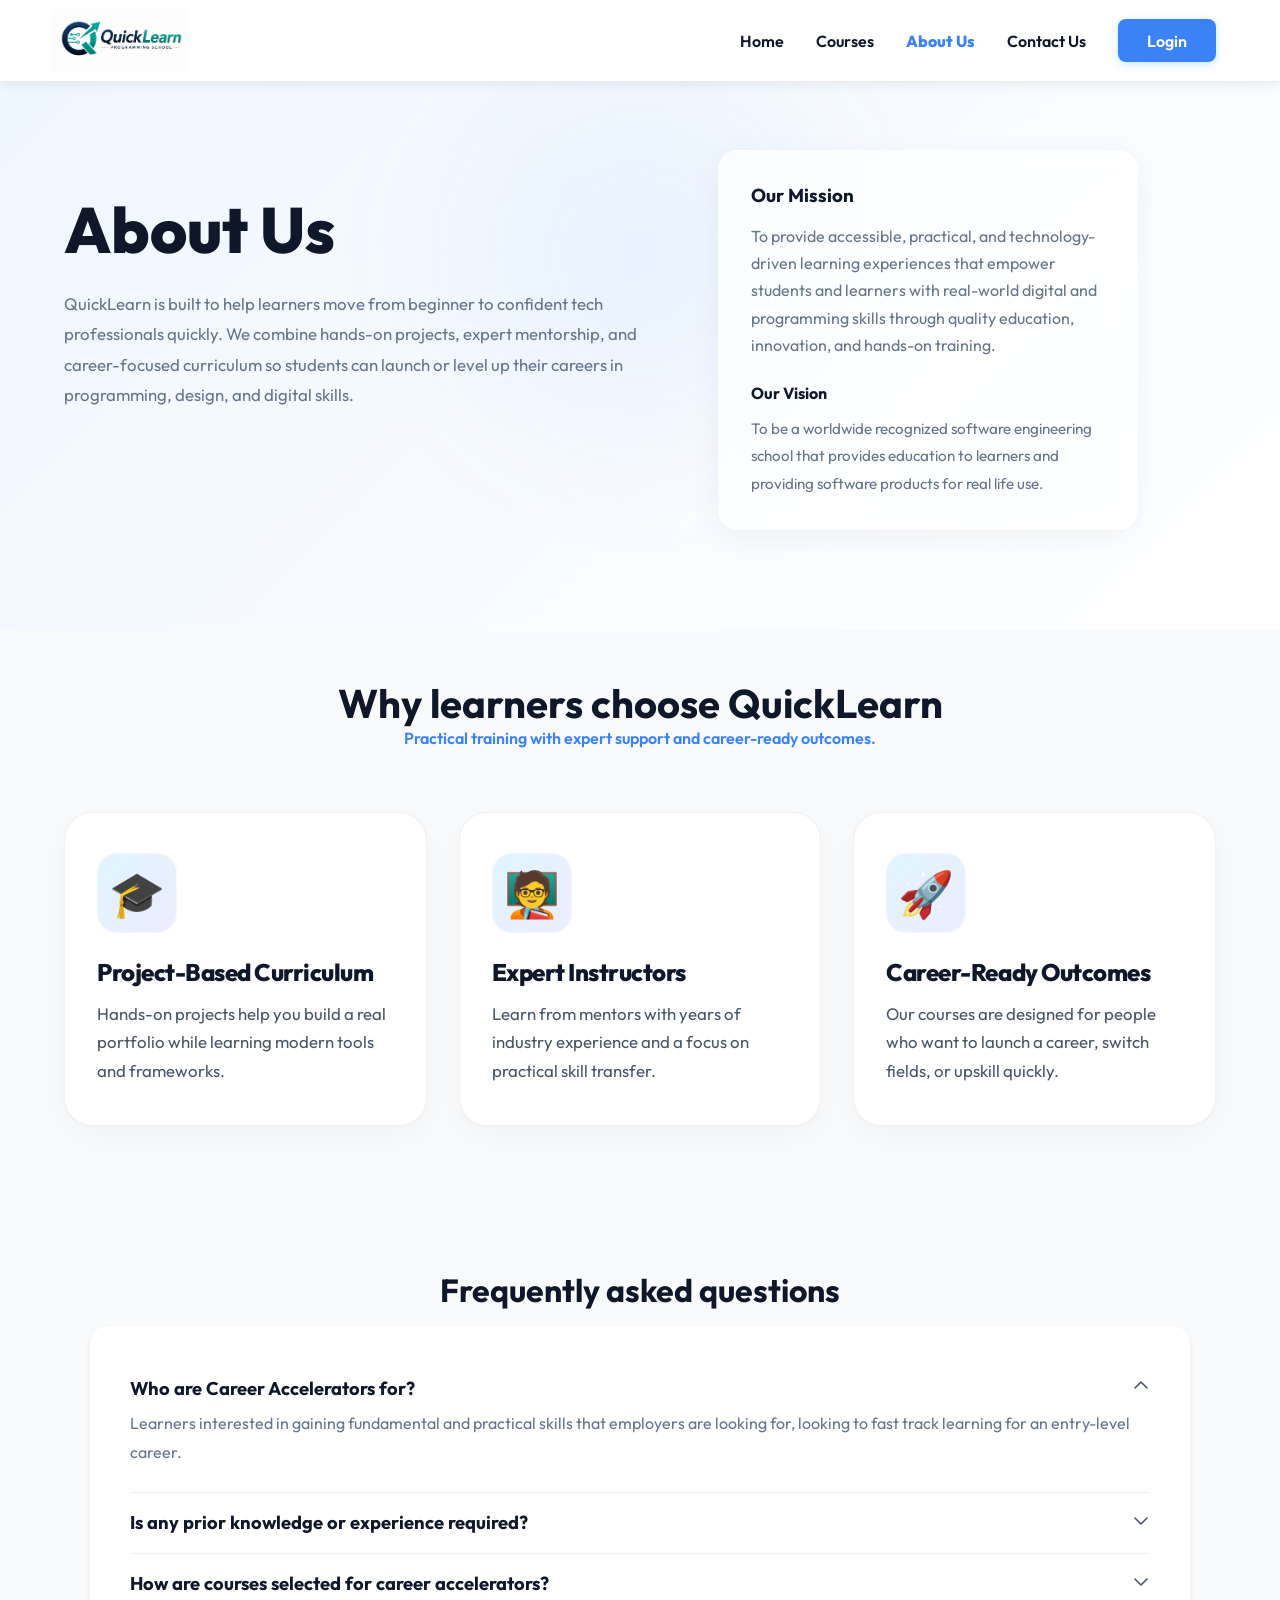
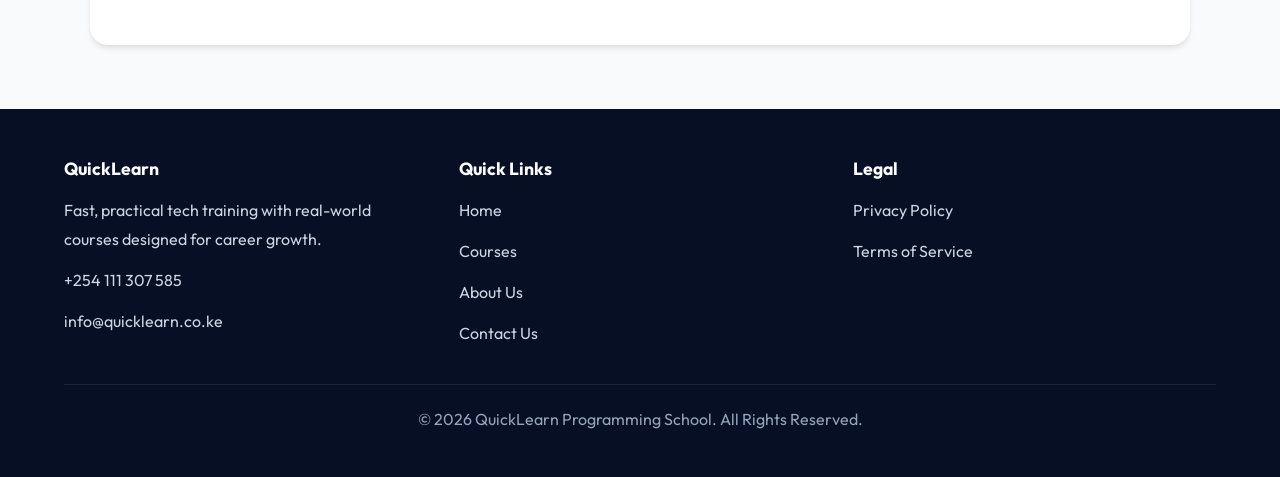
==== commit 4b042f58: "feat: add admin page, update dashboard, about page, models and main.js" ====
--- a/static/about.html
+++ b/static/about.html
@@ -37,15 +37,12 @@
             <div class="glass-card" style="max-width: 420px;">
                 <h3 style="color: var(--primary-dark); margin-bottom: 1rem;">Our Mission</h3>
                 <p style="color: var(--text-muted); line-height: 1.7;">
-                    We believe learning should be fast, practical and accessible. Every lesson is designed to help
-                    you build real work-ready skills, not just memorize theory.
+                    To provide accessible, practical, and technology-driven learning experiences that empower students and learners with real-world digital and programming skills through quality education, innovation, and hands-on training.
                 </p>
                 <div style="margin-top: 1.5rem; padding: 0; background: transparent;">
                     <h4 style="margin-bottom: 0.75rem; color: var(--primary-dark);">Our Vision</h4>
                     <p style="color: var(--text-muted); line-height: 1.8; font-size: 0.95rem;">
-                        We envision a learning platform where every student grows with confidence, gains practical skills,
-                        and moves forward with clear momentum. Our vision is to make high-value learning accessible,
-                        supportive, and career focused for every learner.
+                        To be a worldwide recognized software engineering school that provides education to learners and providing software products for real life use.
                     </p>
                 </div>
             </div>
--- a/static/css/style.css
+++ b/static/css/style.css
@@ -1461,9 +1461,11 @@
     .navbar {
         position: sticky;
         top: 0;
-        flex-direction: column;
-        gap: 0.6rem;
-        padding: 0.75rem 1rem;
+        flex-direction: row;
+        flex-wrap: wrap;
+        align-items: center;
+        gap: 0.4rem;
+        padding: 0.65rem 1rem;
         min-height: auto;
         width: 100%;
         box-shadow: 0 4px 15px rgba(0, 0, 0, 0.05);
@@ -1483,25 +1485,27 @@
     }
 
     .logo-image {
-        min-width: 300px;
-        height: 58px;
+        min-width: 260px;
+        height: 52px;
         justify-content: flex-start;
-        margin: 0 auto 0.2rem;
+        margin: 0;
+        flex-shrink: 0;
     }
 
     .logo-image img {
-        max-height: 48px;
+        max-height: 44px;
         transform: scale(2.2);
         transform-origin: center left;
     }
 
     .nav-links {
-        margin-left: auto;
-        margin-right: auto;
-        justify-content: center;
+        margin-left: 0;
+        margin-right: 0;
+        justify-content: flex-start;
         flex-wrap: wrap;
-        gap: 0.6rem 0.9rem;
+        gap: 0.5rem 0.8rem;
         width: 100%;
+        flex: 1 0 100%;
     }
 
     .nav-links a {
@@ -1621,14 +1625,15 @@
     }
 
     .logo-image {
-        min-width: 270px;
-        height: 52px;
+        min-width: 230px;
+        height: 48px;
         justify-content: flex-start;
-        margin: 0 auto 0.2rem;
+        margin: 0;
+        flex-shrink: 0;
     }
 
     .logo-image img {
-        max-height: 44px;
+        max-height: 40px;
         transform: scale(2.0);
         transform-origin: center left;
     }
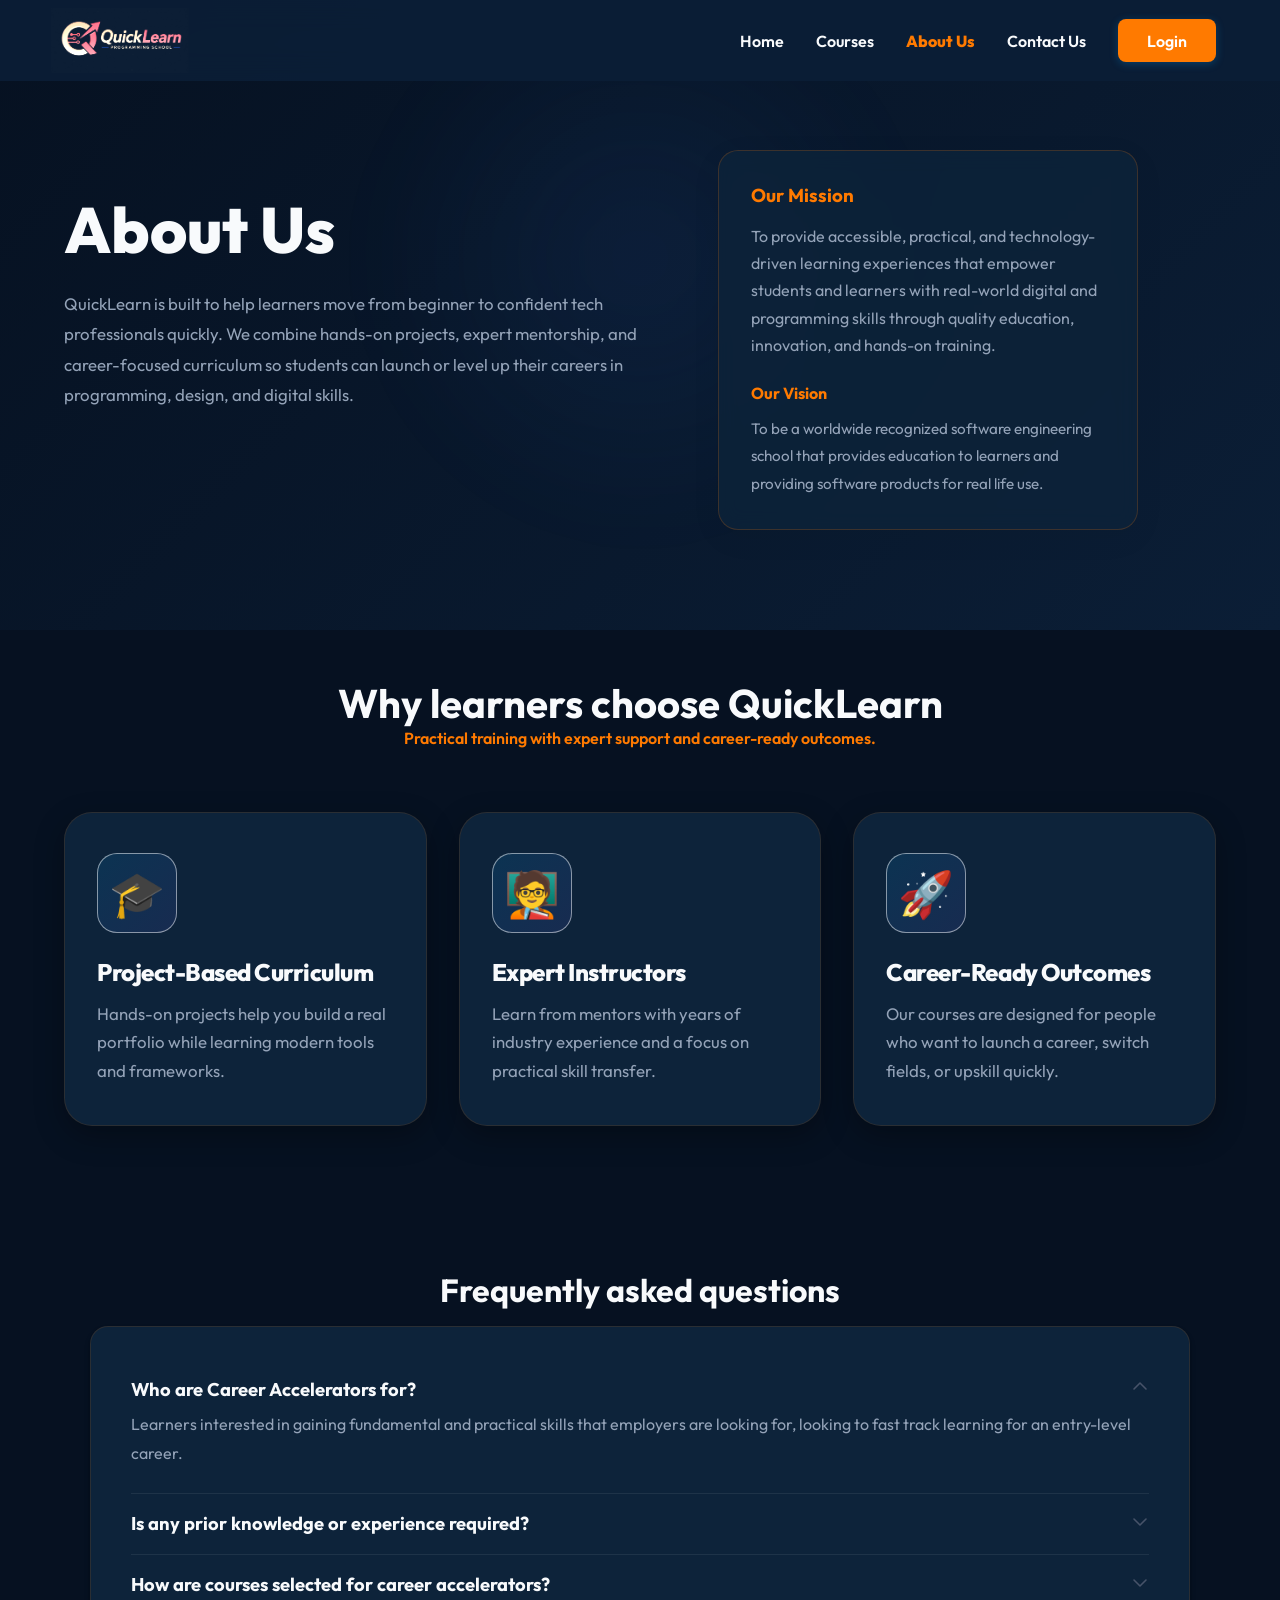
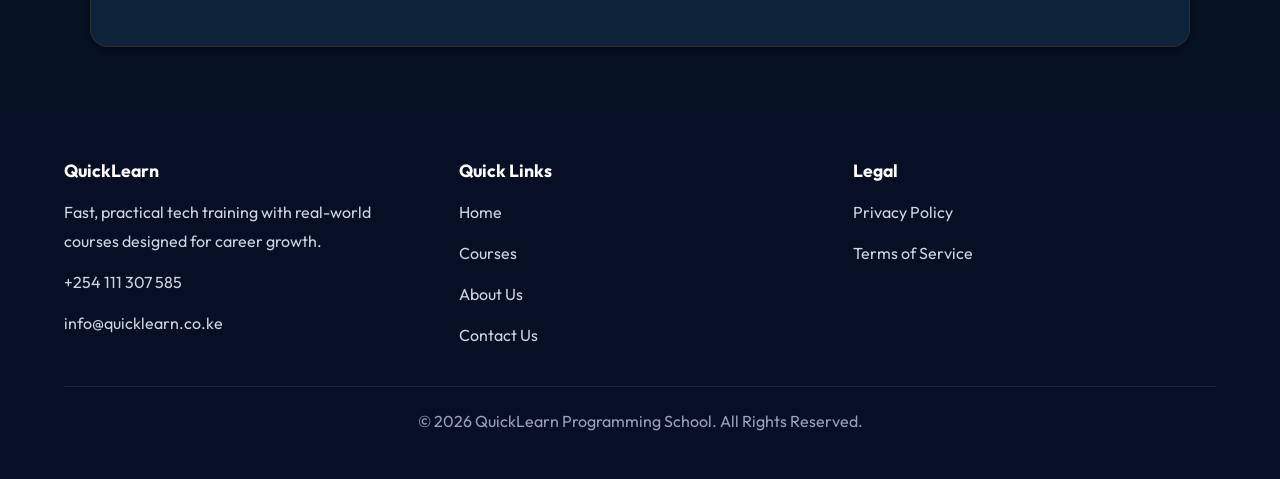
==== commit ead9ac85: "feat: apply consistent orange/navy dark theme across all pages including admin" ====
--- a/static/about.html
+++ b/static/about.html
@@ -24,7 +24,7 @@
         </div>
     </nav>
 
-    <section class="hero" style="min-height: 70vh; padding: 1.5rem 5% 4rem; background: linear-gradient(135deg, #eef6ff 0%, #ffffff 100%);">
+    <section class="hero" style="min-height: 70vh; padding: 1.5rem 5% 4rem; background: linear-gradient(135deg, #061121 0%, #0B1E36 100%);">
         <div class="hero-content" style="max-width: 600px; margin-top: -2.7rem;">
             <h1>About Us</h1>
             <p style="font-size: 1.05rem; color: var(--text-muted); margin-top: 1.2rem; line-height: 1.8;">
@@ -34,13 +34,13 @@
             </p>
         </div>
         <div class="hero-image" style="justify-content: center;">
-            <div class="glass-card" style="max-width: 420px;">
-                <h3 style="color: var(--primary-dark); margin-bottom: 1rem;">Our Mission</h3>
+            <div class="glass-card" style="max-width: 420px; background: rgba(13,35,58,0.8); border: 1px solid rgba(255,122,0,0.2);">
+                <h3 style="color: var(--primary-light); margin-bottom: 1rem;">Our Mission</h3>
                 <p style="color: var(--text-muted); line-height: 1.7;">
                     To provide accessible, practical, and technology-driven learning experiences that empower students and learners with real-world digital and programming skills through quality education, innovation, and hands-on training.
                 </p>
                 <div style="margin-top: 1.5rem; padding: 0; background: transparent;">
-                    <h4 style="margin-bottom: 0.75rem; color: var(--primary-dark);">Our Vision</h4>
+                    <h4 style="margin-bottom: 0.75rem; color: var(--primary-light);">Our Vision</h4>
                     <p style="color: var(--text-muted); line-height: 1.8; font-size: 0.95rem;">
                         To be a worldwide recognized software engineering school that provides education to learners and providing software products for real life use.
                     </p>
@@ -75,7 +75,7 @@
 
     <section class="faq-section">
         <div style="text-align:center; margin-bottom: 1rem;">
-            <h2 style="font-size: 2rem; margin: 0; color: var(--primary-dark);">Frequently asked questions</h2>
+            <h2 style="font-size: 2rem; margin: 0; color: var(--text-main);">Frequently asked questions</h2>
         </div>
         <div class="faq-card">
             <details open>
--- a/static/css/style.css
+++ b/static/css/style.css
@@ -1,22 +1,22 @@
  :root {
-    --primary-dark: #0f172a;
-    --primary-light: #3b82f6;
-    --primary-accent: #4f46e5;
-    --accent: #ec4899;
-    --success: #10b981;
+    --primary-dark: #0B1E36;
+    --primary-light: #FF7A00;
+    --primary-accent: #FF5A00;
+    --accent: #FF3B30;
+    --success: #34C759;
     --white: #ffffff;
-    --bg-light: #f8fafc;
-    --bg-card: #ffffff;
-    --text-main: #0f172a;
-    --text-muted: #64748b;
-    --glass-bg: rgba(255, 255, 255, 0.85);
-    --glass-border: rgba(255, 255, 255, 0.5);
-    --shadow-sm: 0 1px 2px 0 rgb(0 0 0 / 0.05);
-    --shadow-md: 0 4px 6px -1px rgb(0 0 0 / 0.1), 0 2px 4px -2px rgb(0 0 0 / 0.05);
-    --shadow-lg: 0 10px 15px -3px rgb(0 0 0 / 0.1), 0 4px 6px -4px rgb(0 0 0 / 0.05);
-    --shadow-xl: 0 20px 25px -5px rgb(0 0 0 / 0.1), 0 8px 10px -6px rgb(0 0 0 / 0.05);
-    --glow-primary: 0 0 20px rgba(79, 70, 229, 0.4);
-    --glow-secondary: 0 0 20px rgba(236, 72, 153, 0.4);
+    --bg-light: #061121;
+    --bg-card: #0D233A;
+    --text-main: #F8FAFC;
+    --text-muted: #94A3B8;
+    --glass-bg: rgba(13, 35, 58, 0.7);
+    --glass-border: rgba(255, 122, 0, 0.2);
+    --shadow-sm: 0 1px 2px 0 rgb(0 0 0 / 0.2);
+    --shadow-md: 0 4px 6px -1px rgb(0 0 0 / 0.3), 0 2px 4px -2px rgb(0 0 0 / 0.2);
+    --shadow-lg: 0 10px 15px -3px rgb(0 0 0 / 0.4), 0 4px 6px -4px rgb(0 0 0 / 0.2);
+    --shadow-xl: 0 20px 25px -5px rgb(0 0 0 / 0.5), 0 8px 10px -6px rgb(0 0 0 / 0.3);
+    --glow-primary: 0 0 20px rgba(255, 122, 0, 0.4);
+    --glow-secondary: 0 0 20px rgba(255, 90, 0, 0.4);
 }
 
 * {
@@ -80,11 +80,11 @@
     align-items: center;
     padding: 0.5rem 5% 0.5rem 4%;
     min-height: 65px;
-    background: rgba(255, 255, 255, 0.95);
+    background: rgba(11, 30, 54, 0.95);
     backdrop-filter: blur(15px);
     -webkit-backdrop-filter: blur(15px);
-    border-bottom: 1px solid rgba(0, 0, 0, 0.08);
-    box-shadow: 0 2px 12px rgba(0, 0, 0, 0.08);
+    border-bottom: none;
+    box-shadow: none;
     position: fixed;
     width: 100%;
     top: 0;
@@ -96,7 +96,7 @@
 .logo {
     font-size: 1.4rem;
     font-weight: 800;
-    color: var(--primary-dark);
+    color: var(--text-main);
     white-space: nowrap;
     flex-shrink: 0;
     transition: all 0.3s ease;
@@ -124,21 +124,38 @@
     object-fit: contain;
     transform: scale(2.5);
     transform-origin: center left;
-    mix-blend-mode: multiply;
+    filter: invert(1) brightness(1.2);
+    mix-blend-mode: screen;
 }
 
 .nav-links {
     display: flex;
     align-items: center;
+    justify-content: flex-end;
     gap: 2rem;
     flex-wrap: nowrap;
     width: auto;
-    margin-left: auto;
+    flex: 1;
+}
+
+.nav-center-links {
+    position: absolute;
+    left: 50%;
+    transform: translateX(-50%);
+    display: flex;
+    gap: 2rem;
+    align-items: center;
+}
+
+.nav-right-links {
+    display: flex;
+    gap: 1rem;
+    align-items: center;
 }
 
 .nav-links a {
     text-decoration: none;
-    color: var(--primary-dark);
+    color: var(--text-main);
     font-weight: 600;
     transition: all 0.3s ease;
     white-space: nowrap;
@@ -249,12 +266,12 @@
 }
 
 .udemy-card {
-    background: linear-gradient(180deg, rgba(255,255,255,0.96), rgba(245,247,250,0.96));
+    background: linear-gradient(180deg, rgba(13, 35, 58, 0.96), rgba(6, 17, 33, 0.96));
     border-radius: 20px;
     overflow: hidden;
     transition: transform 0.3s ease, box-shadow 0.3s ease, border-color 0.3s ease;
-    border: 1px solid rgba(148, 163, 184, 0.22);
-    box-shadow: 0 12px 32px rgba(15, 23, 42, 0.10);
+    border: 1px solid rgba(255, 255, 255, 0.1);
+    box-shadow: 0 12px 32px rgba(0, 0, 0, 0.4);
     cursor: pointer;
     display: flex;
     flex-direction: column;
@@ -300,7 +317,7 @@
 .card-title {
     font-size: 1.05rem;
     font-weight: 800;
-    color: #0f172a;
+    color: var(--text-main);
     margin-bottom: 0.55rem;
     line-height: 1.25;
 }
@@ -317,17 +334,17 @@
     border-radius: 999px;
     font-size: 0.73rem;
     font-weight: 700;
-    color: #334155;
-    background: #f8fafc;
-    border: 1px solid rgba(148, 163, 184, 0.18);
+    color: #cbd5e1;
+    background: rgba(255, 255, 255, 0.05);
+    border: 1px solid rgba(255, 255, 255, 0.1);
     display: inline-flex;
     align-items: center;
     gap: 0.22rem;
 }
 
 .tag.rating {
-    color: #92400e;
-    background: rgba(253, 230, 138, 0.35);
+    color: #fbbf24;
+    background: rgba(245, 158, 11, 0.15);
     border-color: rgba(245, 158, 11, 0.25);
 }
 
@@ -348,7 +365,7 @@
 .price-tag {
     font-size: 1rem;
     font-weight: 800;
-    color: #111827;
+    color: var(--text-main);
 }
 
 .btn-enroll-premium {
@@ -405,7 +422,7 @@
     width: min(980px, 100%);
     max-height: min(92vh, 860px);
     overflow-y: auto;
-    background: #ffffff;
+    background: var(--bg-card);
     border-radius: 28px;
     box-shadow: var(--shadow-xl);
     padding: 1.5rem;
@@ -470,7 +487,7 @@
 }
 
 .course-detail-rating {
-    color: #0f172a;
+    color: var(--text-main);
     font-weight: 800;
     display: inline-flex;
     align-items: center;
@@ -494,7 +511,7 @@
 .course-detail-price {
     font-size: 1.6rem;
     font-weight: 900;
-    color: var(--primary-dark);
+    color: var(--primary-light);
 }
 
 @media (max-width: 820px) {
@@ -531,11 +548,11 @@
 }
 
 .stat-card {
-    background: white;
+    background: var(--bg-card);
     padding: 1.5rem;
     border-radius: 20px;
     box-shadow: var(--shadow-md);
-    border: 1px solid rgba(0,0,0,0.05);
+    border: 1px solid rgba(255, 255, 255, 0.05);
 }
 
 .stat-card h4 {
@@ -547,7 +564,7 @@
 .stat-card .value {
     font-size: 2rem;
     font-weight: 800;
-    color: var(--primary-dark);
+    color: var(--primary-light);
 }
 
 /* Hero Section */
@@ -610,7 +627,7 @@
     font-size: 4rem;
     font-weight: 800;
     line-height: 1.1;
-    color: var(--primary-dark);
+    color: var(--text-main);
     margin-bottom: 1.5rem;
 }
 
@@ -788,7 +805,7 @@
 /* Services */
 .services-section {
     padding: 5rem 5%;
-    background: var(--white);
+    background: var(--bg-card);
 }
 
 /* FAQ Section */
@@ -798,16 +815,17 @@
 }
 
 .faq-card {
-    background: var(--white);
+    background: var(--bg-card);
     border-radius: 18px;
     padding: 2rem 2.5rem;
     box-shadow: var(--shadow-md);
     max-width: 1100px;
     margin: 0 auto;
+    border: 1px solid rgba(255, 122, 0, 0.12);
 }
 
 .faq-card details {
-    border-bottom: 1px solid rgba(15, 23, 42, 0.06);
+    border-bottom: 1px solid rgba(255, 255, 255, 0.07);
     padding: 1.15rem 0;
 }
 
@@ -820,7 +838,7 @@
     cursor: pointer;
     font-weight: 700;
     font-size: 1.15rem;
-    color: var(--primary-dark);
+    color: var(--text-main);
     outline: none;
 }
 
@@ -866,14 +884,14 @@
 }
 
 .stat-item {
-    background: rgba(255, 255, 255, 0.95);
+    background: var(--bg-card);
     backdrop-filter: blur(20px);
     -webkit-backdrop-filter: blur(20px);
     padding: 2rem 3rem;
     border-radius: 24px;
     text-align: center;
-    box-shadow: 0 15px 40px rgba(15, 23, 42, 0.08), 0 4px 12px rgba(15, 23, 42, 0.03);
-    border: 1px solid rgba(255, 255, 255, 1);
+    box-shadow: 0 15px 40px rgba(0, 0, 0, 0.3);
+    border: 1px solid rgba(255, 122, 0, 0.15);
     display: flex;
     flex-direction: column;
     align-items: center;
@@ -891,7 +909,7 @@
 .stat-number {
     font-size: 3rem;
     font-weight: 900;
-    background: linear-gradient(135deg, var(--primary-dark), var(--primary-accent));
+    background: linear-gradient(135deg, var(--primary-light), var(--primary-accent));
     -webkit-background-clip: text;
     -webkit-text-fill-color: transparent;
     line-height: 1;
@@ -912,7 +930,7 @@
 
 .section-header h2 {
     font-size: 2.5rem;
-    color: var(--primary-dark);
+    color: var(--text-main);
 }
 
 .section-header p {
@@ -927,13 +945,13 @@
 }
 
 .service-card {
-    background: #ffffff;
+    background: var(--bg-card);
     border-radius: 28px;
     padding: 2.5rem 2rem;
     text-align: left;
     transition: all 0.5s cubic-bezier(0.25, 0.8, 0.25, 1);
-    border: 1px solid rgba(15, 23, 42, 0.06);
-    box-shadow: 0 10px 30px rgba(15, 23, 42, 0.03), 0 1px 3px rgba(15, 23, 42, 0.02);
+    border: 1px solid rgba(255, 122, 0, 0.12);
+    box-shadow: 0 10px 30px rgba(0, 0, 0, 0.3);
     position: relative;
     overflow: hidden;
     z-index: 1;
@@ -1018,7 +1036,7 @@
 }
 
 .service-card h3 {
-    color: #0f172a;
+    color: var(--text-main);
     margin-bottom: 0.8rem;
     font-size: 1.5rem;
     font-weight: 800;
@@ -1026,7 +1044,7 @@
 }
 
 .service-card p {
-    color: #475569;
+    color: var(--text-muted);
     line-height: 1.7;
     font-size: 1.05rem;
     margin: 0;
@@ -1041,11 +1059,11 @@
 .roadmap-container {
     max-width: 1000px;
     margin: 0 auto;
-    background: var(--white);
+    background: var(--bg-card);
     padding: 2rem;
     border-radius: 30px;
-    box-shadow: 0 20px 60px rgba(0, 0, 0, 0.05);
-    border: 1px solid rgba(0, 168, 255, 0.1);
+    box-shadow: 0 20px 60px rgba(0, 0, 0, 0.4);
+    border: 1px solid rgba(255, 122, 0, 0.15);
     overflow: hidden;
     display: flex;
     justify-content: center;
@@ -1066,7 +1084,7 @@
 /* Contact Section */
 .contact-section {
     padding: 5rem 5%;
-    background: linear-gradient(135deg, #eff5ff 0%, #ffffff 100%);
+    background: var(--bg-light);
     color: var(--text-main);
 }
 
@@ -1078,18 +1096,19 @@
 }
 
 .contact-info {
-    background: white;
+    background: var(--bg-card);
     border-radius: 30px;
     box-shadow: var(--shadow-lg);
     padding: 2.5rem;
     min-width: 300px;
     color: var(--text-main);
+    border: 1px solid rgba(255, 122, 0, 0.12);
 }
 
 .contact-info h2 {
     font-size: clamp(2rem, 2.6vw, 2.6rem);
     margin-bottom: 1rem;
-    color: var(--primary-dark);
+    color: var(--text-main);
 }
 
 .contact-info p {
@@ -1105,8 +1124,8 @@
 }
 
 .contact-info .contact-card {
-    background: linear-gradient(135deg, rgba(0, 168, 255, 0.12), rgba(99, 102, 241, 0.08));
-    border: 1px solid rgba(0, 168, 255, 0.15);
+    background: rgba(255, 122, 0, 0.08);
+    border: 1px solid rgba(255, 122, 0, 0.2);
     border-radius: 22px;
     padding: 1.5rem;
 }
@@ -1114,11 +1133,11 @@
 .contact-info .contact-card strong {
     display: block;
     margin-bottom: 0.5rem;
-    color: var(--primary-dark);
+    color: var(--primary-light);
 }
 
 .contact-info .contact-card a {
-    color: var(--primary-dark);
+    color: var(--text-main);
     text-decoration: none;
 }
 
@@ -1139,17 +1158,18 @@
 }
 
 .contact-form-wrapper {
-    background: linear-gradient(180deg, rgba(255,255,255,0.95), rgba(235,243,255,0.95));
+    background: var(--bg-card);
     border-radius: 30px;
     padding: 2.5rem;
     box-shadow: var(--shadow-xl);
     min-width: 300px;
+    border: 1px solid rgba(255, 122, 0, 0.12);
 }
 
 .contact-form-wrapper h3 {
     margin-bottom: 1.5rem;
     font-size: 2rem;
-    color: var(--primary-dark);
+    color: var(--text-main);
 }
 
 .form-group label {
@@ -1164,15 +1184,15 @@
     width: 100%;
     padding: 1rem;
     border-radius: 16px;
-    border: 1px solid rgba(99, 102, 241, 0.25);
-    background: rgba(255, 255, 255, 0.95);
+    border: 1px solid rgba(255, 122, 0, 0.2);
+    background: rgba(255, 255, 255, 0.05);
     color: var(--text-main);
     font-family: inherit;
 }
 
 .form-group input::placeholder,
 .form-group textarea::placeholder {
-    color: rgba(71, 85, 105, 0.5);
+    color: rgba(148, 163, 184, 0.6);
 }
 
 .btn-submit {
@@ -1230,19 +1250,19 @@
 }
 
 .contact-form-wrapper .form-group label {
-    color: var(--primary-dark);
+    color: var(--text-muted);
 }
 
 .contact-form-wrapper .form-group input,
 .contact-form-wrapper .form-group textarea {
-    border: 1px solid rgba(99, 102, 241, 0.25);
-    background: rgba(255, 255, 255, 0.95);
+    border: 1px solid rgba(255, 122, 0, 0.2);
+    background: rgba(255, 255, 255, 0.05);
     color: var(--text-main);
 }
 
 .contact-form-wrapper .form-group input::placeholder,
 .contact-form-wrapper .form-group textarea::placeholder {
-    color: rgba(71, 85, 105, 0.65);
+    color: rgba(148, 163, 184, 0.6);
 }
 
 .form-group input:focus, .form-group textarea:focus {
@@ -1274,6 +1294,13 @@
     gap: 2rem;
     max-width: 1200px;
     margin: 0 auto 1.5rem;
+    text-align: left;
+    justify-items: start;
+    align-items: start;
+}
+
+.footer-brand,
+.footer-links {
     text-align: left;
 }
 
@@ -1357,13 +1384,14 @@
     position: relative;
     overflow: hidden;
     transition: all 0.4s cubic-bezier(0.165, 0.84, 0.44, 1);
-    background: #ffffff;
-    box-shadow: 0 10px 30px rgba(0,0,0,0.05);
-    border: 1px solid rgba(0, 0, 0, 0.05);
+    background: var(--bg-card);
+    box-shadow: 0 10px 30px rgba(0,0,0,0.35);
+    border: 1px solid rgba(255, 122, 0, 0.12);
 }
 
 .tutor-card:hover {
-    box-shadow: 0 20px 40px rgba(0, 0, 0, 0.12);
+    box-shadow: 0 20px 40px rgba(255, 122, 0, 0.15);
+    border-color: rgba(255, 122, 0, 0.3);
 }
 
 .tutor-card-wrapper {
@@ -1413,7 +1441,7 @@
 
 .tutor-info {
     padding: 1.5rem;
-    background: white;
+    background: var(--bg-card);
     display: flex;
     flex-direction: column;
     gap: 0.5rem;
@@ -1432,7 +1460,7 @@
 .tutor-name {
     font-size: 1.4rem;
     font-weight: 800;
-    color: var(--primary-dark);
+    color: var(--text-main);
     margin: 0;
 }
 
@@ -1457,22 +1485,92 @@
     color: var(--accent);
 }
 
+.mobile-topbar, .mobile-sidebar-overlay {
+    display: none;
+}
+
+/* Hide icons in desktop nav-links */
+@media (min-width: 769px) {
+    .nav-links a i {
+        display: none;
+    }
+}
+
 @media (max-width: 768px) {
+    .mobile-topbar {
+        display: flex;
+        align-items: center;
+        justify-content: space-between;
+        padding: 0.75rem 1rem;
+        background: var(--bg-card);
+        border-bottom: 1px solid rgba(255, 122, 0, 0.15);
+        position: fixed;
+        top: 0;
+        left: 0;
+        width: 100%;
+        z-index: 1001;
+        box-shadow: 0 2px 10px rgba(0,0,0,0.05);
+    }
+    .mobile-toggle-btn {
+        background: none;
+        border: none;
+        font-size: 1.4rem;
+        color: #1e293b !important;
+        cursor: pointer;
+        padding: 0.5rem;
+        border-radius: 6px;
+        display: flex;
+        align-items: center;
+        justify-content: center;
+        min-width: 40px;
+        min-height: 40px;
+    }
+    .mobile-toggle-btn:active {
+        background: rgba(0,0,0,0.06);
+    }
+    .mobile-topbar-title {
+        font-size: 1.25rem;
+        font-weight: 800;
+        color: #0f172a;
+    }
+
     .navbar {
-        position: sticky;
+        position: fixed;
         top: 0;
-        flex-direction: row;
-        flex-wrap: wrap;
-        align-items: center;
-        gap: 0.4rem;
-        padding: 0.65rem 1rem;
-        min-height: auto;
-        width: 100%;
-        box-shadow: 0 4px 15px rgba(0, 0, 0, 0.05);
+        left: -280px;
+        width: 260px;
+        height: 100vh;
+        flex-direction: column;
+        align-items: flex-start;
+        justify-content: flex-start !important;
+        padding: 0;
+        background: #0f172a !important;
+        backdrop-filter: none;
+        -webkit-backdrop-filter: none;
+        box-shadow: 4px 0 24px rgba(0,0,0,0.15);
+        z-index: 1002;
+        transition: left 0.3s cubic-bezier(0.4, 0, 0.2, 1);
+        border-bottom: none;
+        overflow-y: auto;
+    }
+    .navbar.open {
+        left: 0;
     }
 
     body {
-        padding-top: 0 !important;
+        padding-top: 65px !important;
+    }
+
+    .mobile-sidebar-overlay {
+        display: none;
+        position: fixed;
+        inset: 0;
+        background: rgba(15, 23, 42, 0.4);
+        backdrop-filter: blur(4px);
+        z-index: 1001;
+    }
+    .mobile-sidebar-overlay.open {
+        display: block;
     }
 
     /* Override padding for hero so it doesn't have too much gap */
@@ -1485,36 +1583,52 @@
     }
 
     .logo-image {
-        min-width: 260px;
-        height: 52px;
-        justify-content: flex-start;
+        display: none !important;
+    }
+
+    .nav-links {
+        padding: 1.25rem 0;
         margin: 0;
-        flex-shrink: 0;
-    }
-
-    .logo-image img {
-        max-height: 44px;
-        transform: scale(2.2);
-        transform-origin: center left;
-    }
-
-    .nav-links {
-        margin-left: 0;
-        margin-right: 0;
-        justify-content: flex-start;
-        flex-wrap: wrap;
-        gap: 0.5rem 0.8rem;
+        flex-direction: column;
+        gap: 0.25rem;
         width: 100%;
-        flex: 1 0 100%;
+        align-items: stretch;
     }
 
     .nav-links a {
-        font-size: 0.9rem;
+        display: flex;
+        align-items: center;
+        gap: 0.7rem;
+        padding: 0.65rem 1.5rem;
+        color: #94a3b8 !important;
+        font-size: 0.95rem;
+        font-weight: 500;
+        border-left: 3px solid transparent;
+        border-radius: 0;
+        transition: all 0.18s;
+        width: 100%;
+    }
+
+    .nav-links a.active, .nav-links a:hover {
+        background: rgba(99,102,241,0.15);
+        color: #818cf8 !important;
+        border-left-color: #818cf8;
+    }
+
+    .nav-links a i {
+        width: 20px;
+        text-align: center;
+        font-size: 1rem;
     }
 
     .btn-auth-nav {
-        padding: 0.45rem 1rem;
-        font-size: 0.9rem;
+        margin: 1rem 1.5rem;
+        width: calc(100% - 3rem) !important;
+        background: linear-gradient(135deg, #6366f1, #4f46e5) !important;
+        color: white !important;
+        border-radius: 8px !important;
+        justify-content: center !important;
+        padding: 0.75rem 1rem !important;
     }
 
     .hero {
@@ -1624,19 +1738,7 @@
         gap: 0.4rem;
     }
 
-    .logo-image {
-        min-width: 230px;
-        height: 48px;
-        justify-content: flex-start;
-        margin: 0;
-        flex-shrink: 0;
-    }
-
-    .logo-image img {
-        max-height: 40px;
-        transform: scale(2.0);
-        transform-origin: center left;
-    }
+
 
     .nav-links {
         gap: 0.4rem 0.6rem;
